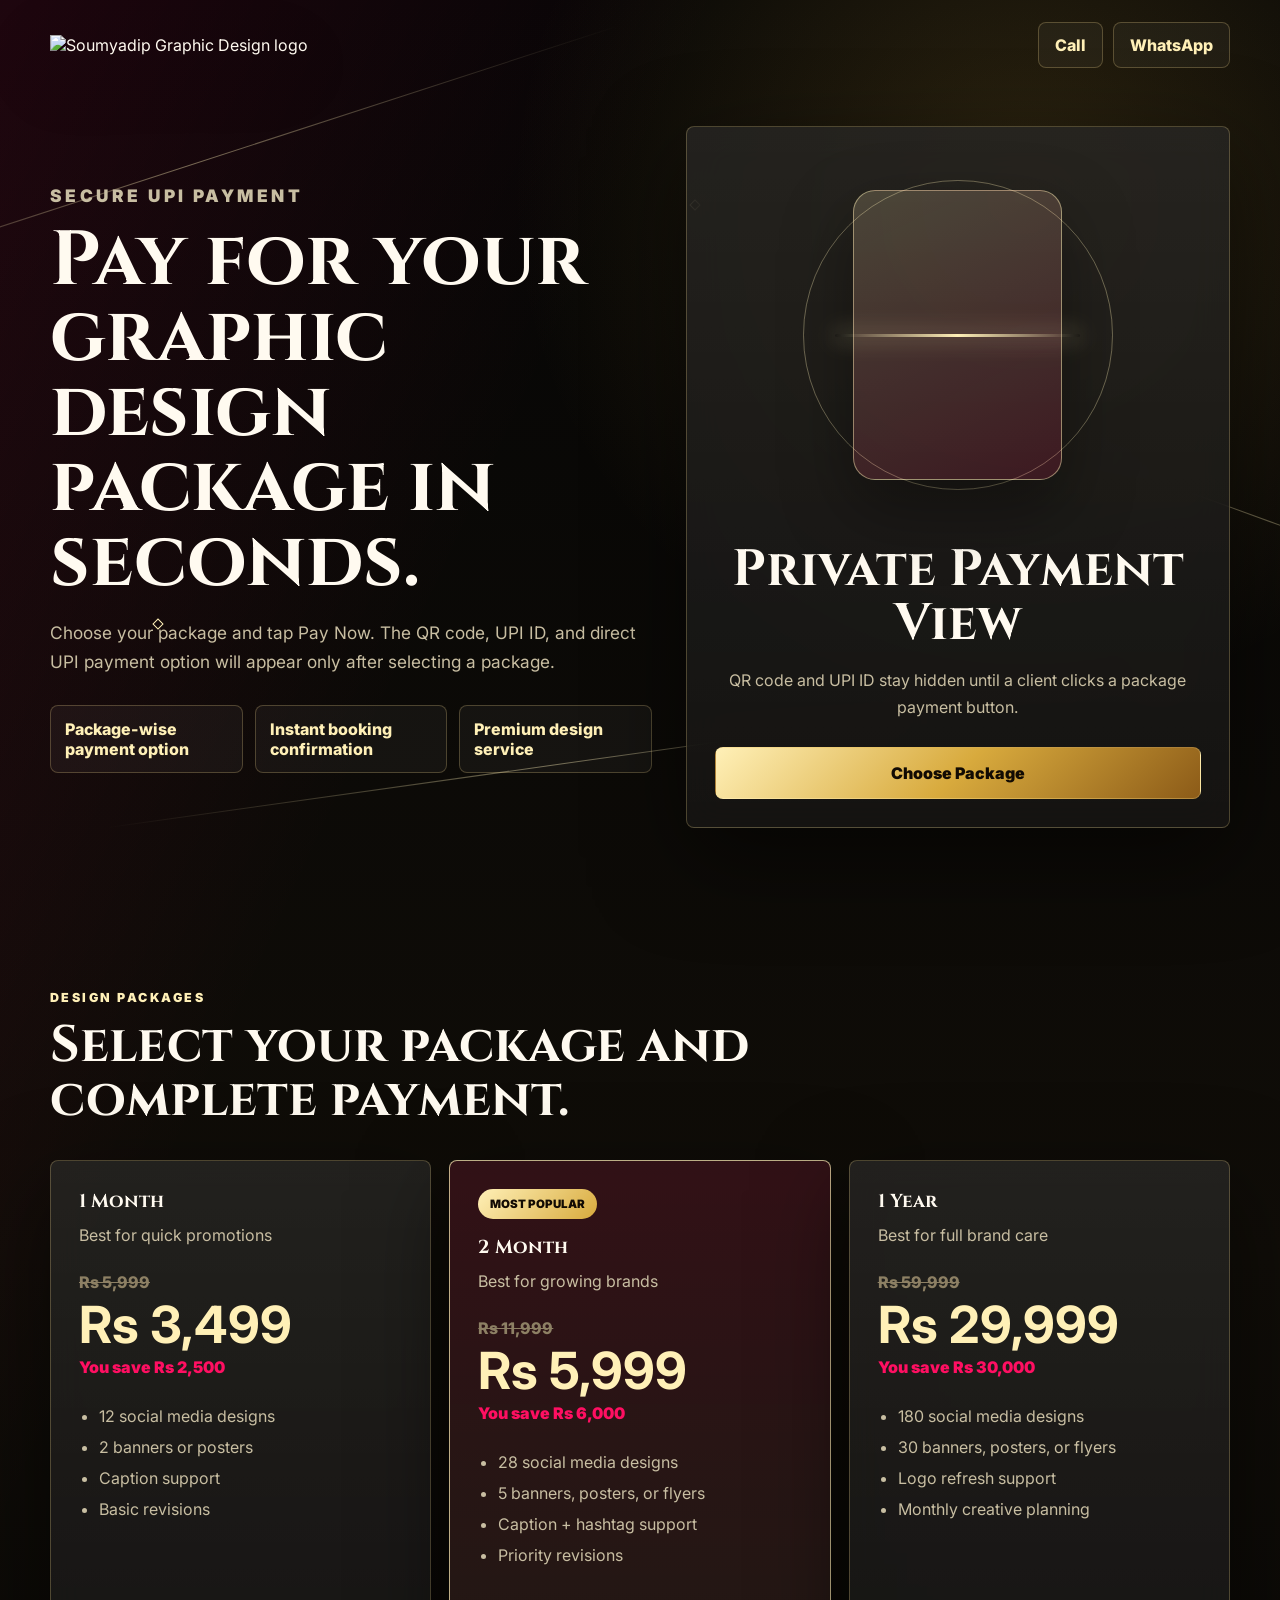
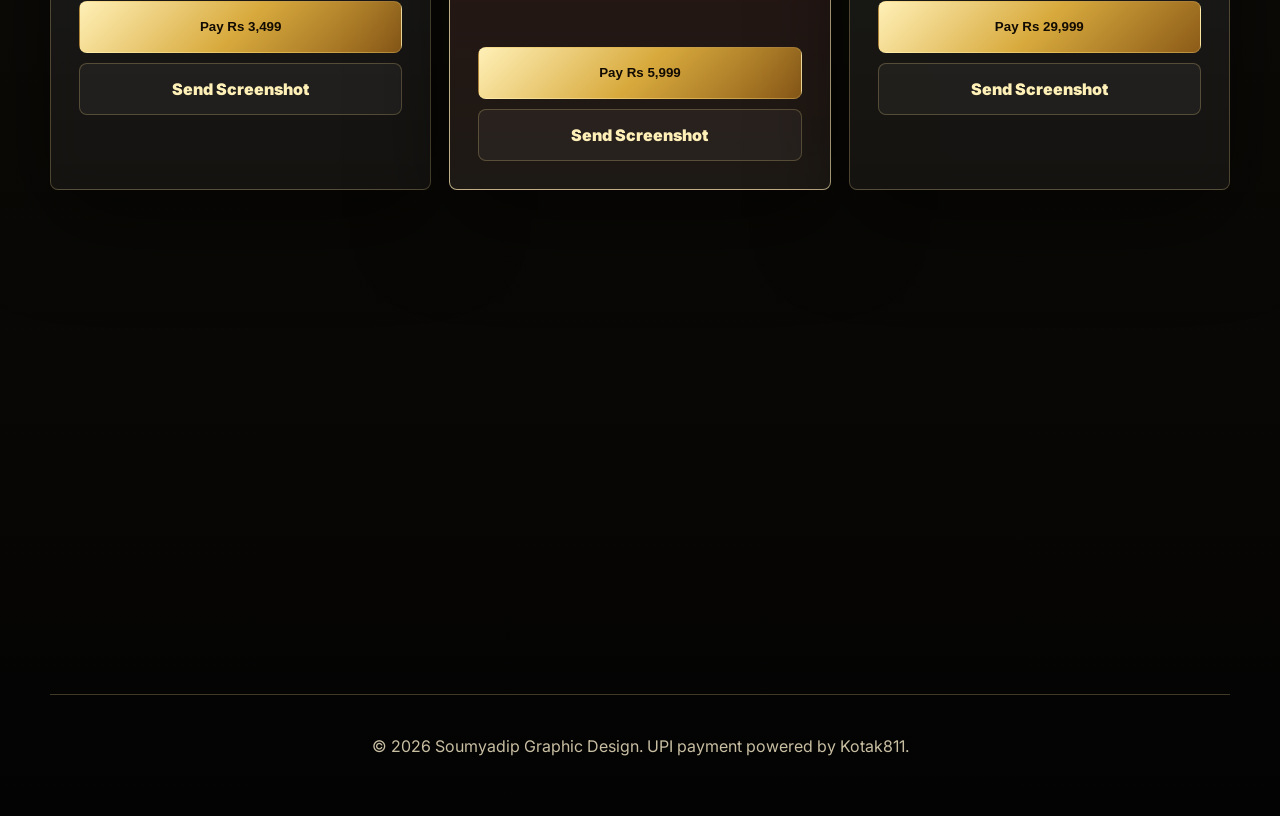
==== index.html @ 00539d12 "Initial website upload" ====
<!DOCTYPE html>
<html lang="en">
<head>
  <meta charset="UTF-8" />
  <meta name="viewport" content="width=device-width, initial-scale=1.0" />
  <title>Soumyadip Graphic Design | Package Payment</title>
  <meta name="description" content="Pay securely for Soumyadip Graphic Design packages using UPI QR or direct UPI payment links." />
  <link rel="preconnect" href="https://fonts.googleapis.com">
  <link rel="preconnect" href="https://fonts.gstatic.com" crossorigin>
  <link href="https://fonts.googleapis.com/css2?family=Cinzel:wght@600;700;800&family=Inter:wght@400;500;600;700;800;900&display=swap" rel="stylesheet">
  <link rel="stylesheet" href="style.css" />
</head>
<body>
  <main class="payment-page">
    <section class="hero-payment">
      <div class="animated-bg" aria-hidden="true">
        <span class="gold-line line-one"></span>
        <span class="gold-line line-two"></span>
        <span class="gold-line line-three"></span>
        <span class="spark spark-one"></span>
        <span class="spark spark-two"></span>
        <span class="spark spark-three"></span>
      </div>

      <header class="payment-header reveal">
        <a class="brand" href="#top" aria-label="Soumyadip Graphic Design">
          <!-- Replace this image -->
          <img src="images/logo.png" alt="Soumyadip Graphic Design logo" />
        </a>
        <div class="header-actions">
          <a href="tel:+917076962640">Call</a>
          <a href="https://wa.me/917076962640?text=Hello%2C%20I%20want%20to%20book%20a%20design%20package.">WhatsApp</a>
        </div>
      </header>

      <div class="hero-grid" id="top">
        <div class="hero-copy reveal">
          <p class="eyebrow">Secure UPI Payment</p>
          <h1>Pay for your graphic design package in seconds.</h1>
          <p>Choose your package and tap Pay Now. The QR code, UPI ID, and direct UPI payment option will appear only after selecting a package.</p>
          <div class="trust-row">
            <span>Package-wise payment option</span>
            <span>Instant booking confirmation</span>
            <span>Premium design service</span>
          </div>
        </div>

        <aside class="qr-panel reveal">
          <div class="payment-preview" aria-hidden="true">
            <span class="preview-ring"></span>
            <span class="preview-card"></span>
            <span class="preview-scan"></span>
          </div>
          <h2>Private Payment View</h2>
          <p>QR code and UPI ID stay hidden until a client clicks a package payment button.</p>
          <a class="btn btn-primary shine" href="#packages">Choose Package</a>
        </aside>
      </div>
    </section>

    <section class="packages" id="packages">
      <div class="section-heading reveal">
        <p class="eyebrow">Design Packages</p>
        <h2>Select your package and complete payment.</h2>
      </div>

      <div class="package-grid">
        <article class="package-card reveal">
          <div class="card-top">
            <h3>1 Month</h3>
            <p>Best for quick promotions</p>
          </div>
          <div class="price-block">
            <span class="old-price">Rs 5,999</span>
            <strong>Rs 3,499</strong>
            <span class="saving">You save Rs 2,500</span>
          </div>
          <ul>
            <li>12 social media designs</li>
            <li>2 banners or posters</li>
            <li>Caption support</li>
            <li>Basic revisions</li>
          </ul>
          <button class="btn btn-primary shine pay-trigger" type="button" data-package="1 Month Graphic Design Package" data-amount="3499" data-display="Rs 3,499">Pay Rs 3,499</button>
          <a class="btn btn-soft" href="https://wa.me/917865007219?text=I%20paid%20for%201%20Month%20Graphic%20Design%20Package.%20I%20am%20sending%20the%20payment%20screenshot.">Send Screenshot</a>
        </article>

        <article class="package-card featured reveal">
          <span class="popular">Most Popular</span>
          <div class="card-top">
            <h3>2 Month</h3>
            <p>Best for growing brands</p>
          </div>
          <div class="price-block">
            <span class="old-price">Rs 11,999</span>
            <strong>Rs 5,999</strong>
            <span class="saving">You save Rs 6,000</span>
          </div>
          <ul>
            <li>28 social media designs</li>
            <li>5 banners, posters, or flyers</li>
            <li>Caption + hashtag support</li>
            <li>Priority revisions</li>
          </ul>
          <button class="btn btn-primary shine pay-trigger" type="button" data-package="2 Month Graphic Design Package" data-amount="5999" data-display="Rs 5,999">Pay Rs 5,999</button>
          <a class="btn btn-soft" href="https://wa.me/917865007219?text=I%20paid%20for%202%20Month%20Graphic%20Design%20Package.%20I%20am%20sending%20the%20payment%20screenshot.">Send Screenshot</a>
        </article>

        <article class="package-card reveal">
          <div class="card-top">
            <h3>1 Year</h3>
            <p>Best for full brand care</p>
          </div>
          <div class="price-block">
            <span class="old-price">Rs 59,999</span>
            <strong>Rs 29,999</strong>
            <span class="saving">You save Rs 30,000</span>
          </div>
          <ul>
            <li>180 social media designs</li>
            <li>30 banners, posters, or flyers</li>
            <li>Logo refresh support</li>
            <li>Monthly creative planning</li>
          </ul>
          <button class="btn btn-primary shine pay-trigger" type="button" data-package="1 Year Graphic Design Package" data-amount="29999" data-display="Rs 29,999">Pay Rs 29,999</button>
          <a class="btn btn-soft" href="https://wa.me/917865007219?text=I%20paid%20for%201%20Year%20Graphic%20Design%20Package.%20I%20am%20sending%20the%20payment%20screenshot.">Send Screenshot</a>
        </article>
      </div>
    </section>

    <section class="bonus-strip reveal">
      <span>Free JPG + PNG exports</span>
      <span>Caption support</span>
      <span>Hashtag support</span>
      <span>Print-ready files</span>
      <span>WhatsApp delivery</span>
    </section>

    <section class="contact-section reveal">
      <div>
        <p class="eyebrow">Need Help?</p>
        <h2>Contact before or after payment.</h2>
      </div>
      <div class="contact-actions">
        <a href="https://wa.me/917865007219?text=Hello%2C%20I%20need%20help%20with%20graphic%20design%20payment.">WhatsApp Only: 7865007219</a>
        <a href="tel:+917076962640">Call: 7076962640</a>
        <a href="https://wa.me/917076962640?text=Hello%2C%20I%20need%20help%20with%20graphic%20design%20payment.">Call + WhatsApp: 7076962640</a>
        <a href="mailto:soumyabhukta718@gmail.com">soumyabhukta718@gmail.com</a>
      </div>
    </section>
  </main>

  <footer class="footer">
    <p>&copy; 2026 Soumyadip Graphic Design. UPI payment powered by Kotak811.</p>
  </footer>

  <div class="payment-modal" aria-hidden="true">
    <div class="modal-backdrop" data-close-payment></div>
    <section class="payment-box" role="dialog" aria-modal="true" aria-labelledby="paymentTitle">
      <button class="modal-close" type="button" aria-label="Close payment options" data-close-payment>&times;</button>
      <p class="eyebrow">Payment Option</p>
      <h2 id="paymentTitle">Complete Payment</h2>
      <p class="selected-package" id="selectedPackage">Selected package</p>

      <div class="modal-grid">
        <div class="modal-info">
          <div class="pay-detail">
            <span>Amount</span>
            <strong id="selectedAmount">Rs 0</strong>
          </div>
          <div class="pay-detail">
            <span>UPI ID</span>
            <strong>7865007219@kotak811</strong>
          </div>
          <a class="btn btn-primary shine" id="directUpiLink" href="#">Open UPI App</a>
          <a class="btn btn-soft" id="modalWhatsAppLink" href="#">After payment, send screenshot</a>
        </div>

        <div class="modal-qr">
          <div class="qr-frame">
            <!-- Replace this image -->
            <img src="images/upi-qr.jpeg" alt="UPI QR code for Soumyadip Bhukta" />
          </div>
          <p>Scan this QR code with any UPI app.</p>
        </div>
      </div>
    </section>
  </div>

  <script src="script.js"></script>
</body>
</html>
---- style.css ----
:root {
  --black: #040404;
  --panel: rgba(16, 15, 13, 0.82);
  --panel-strong: rgba(23, 19, 12, 0.94);
  --gold: #d8aa3d;
  --gold-light: #fff0b7;
  --gold-deep: #8c5b18;
  --pink: #ff0f62;
  --white: #fffaf0;
  --muted: #c8bea2;
  --line: rgba(255, 224, 146, 0.24);
  --radius: 8px;
}

* {
  box-sizing: border-box;
}

html {
  scroll-behavior: smooth;
}

body {
  min-height: 100vh;
  margin: 0;
  color: var(--white);
  background:
    linear-gradient(115deg, rgba(255, 15, 98, 0.1), transparent 30%),
    radial-gradient(circle at 80% 8%, rgba(216, 170, 61, 0.18), transparent 32rem),
    linear-gradient(180deg, #050505 0%, #100d08 52%, #030303 100%);
  font-family: "Inter", Arial, sans-serif;
  overflow-x: hidden;
}

body.modal-open {
  overflow: hidden;
}

img {
  display: block;
  max-width: 100%;
}

a {
  color: inherit;
  text-decoration: none;
}

.payment-page {
  position: relative;
  overflow: hidden;
}

.hero-payment {
  position: relative;
  min-height: 100vh;
  padding: 22px max(18px, calc((100vw - 1180px) / 2)) 84px;
  display: grid;
  align-items: center;
}

.animated-bg {
  position: absolute;
  inset: 0;
  pointer-events: none;
  overflow: hidden;
}

.gold-line {
  position: absolute;
  width: 56rem;
  height: 1px;
  background: linear-gradient(90deg, transparent, var(--gold-light), transparent);
  opacity: 0.42;
  animation: sweep 8s linear infinite;
}

.line-one {
  top: 18%;
  left: -20%;
  transform: rotate(-18deg);
}

.line-two {
  top: 54%;
  right: -28%;
  animation-delay: -3s;
  transform: rotate(20deg);
}

.line-three {
  bottom: 16%;
  left: 8%;
  animation-delay: -5s;
  transform: rotate(-8deg);
}

.spark {
  position: absolute;
  width: 8px;
  height: 8px;
  border: 1px solid var(--gold-light);
  transform: rotate(45deg);
  animation: sparkle 3.4s ease-in-out infinite;
}

.spark-one {
  top: 22%;
  left: 54%;
}

.spark-two {
  top: 68%;
  left: 12%;
  animation-delay: -1.3s;
}

.spark-three {
  right: 9%;
  bottom: 26%;
  animation-delay: -2.1s;
}

.payment-header {
  position: relative;
  z-index: 2;
  display: flex;
  justify-content: space-between;
  align-items: center;
  gap: 18px;
  margin-bottom: 58px;
}

.brand img {
  width: min(330px, 56vw);
  height: auto;
  filter: drop-shadow(0 18px 36px rgba(0, 0, 0, 0.45));
}

.header-actions {
  display: flex;
  gap: 10px;
  flex-wrap: wrap;
  justify-content: flex-end;
}

.header-actions a,
.contact-actions a,
.btn {
  border: 1px solid var(--line);
  border-radius: var(--radius);
  transition: transform 0.25s ease, border-color 0.25s ease, box-shadow 0.25s ease, background 0.25s ease;
}

.header-actions a {
  padding: 12px 16px;
  color: var(--gold-light);
  background: rgba(255, 255, 255, 0.04);
  font-weight: 800;
}

.header-actions a:hover,
.contact-actions a:hover,
.btn:hover {
  transform: translateY(-3px);
  border-color: rgba(255, 240, 183, 0.82);
  box-shadow: 0 0 36px rgba(216, 170, 61, 0.22);
}

.hero-grid {
  position: relative;
  z-index: 1;
  display: grid;
  grid-template-columns: 1.05fr 0.95fr;
  gap: 34px;
  align-items: center;
}

.hero-copy h1,
.section-heading h2,
.contact-section h2,
.qr-panel h2,
.package-card h3 {
  margin: 0;
  font-family: "Cinzel", Georgia, serif;
  letter-spacing: 0;
}

.hero-copy h1 {
  max-width: 760px;
  font-size: clamp(2.55rem, 6vw, 5.7rem);
  line-height: 0.98;
}

.hero-copy p,
.qr-panel p,
.package-card p,
.footer p {
  color: var(--muted);
  line-height: 1.7;
}

.hero-copy > p {
  max-width: 650px;
  font-size: 1.08rem;
}

.eyebrow {
  margin: 0 0 14px;
  color: var(--gold-light);
  font-size: 0.78rem;
  font-weight: 900;
  letter-spacing: 0.2em;
  text-transform: uppercase;
}

.trust-row {
  display: grid;
  grid-template-columns: repeat(3, minmax(0, 1fr));
  gap: 12px;
  margin-top: 28px;
}

.trust-row span,
.bonus-strip span {
  min-height: 58px;
  display: grid;
  align-items: center;
  padding: 13px 14px;
  border: 1px solid var(--line);
  border-radius: var(--radius);
  color: var(--gold-light);
  background: rgba(255, 255, 255, 0.045);
  font-weight: 800;
}

.trust-row strong {
  color: var(--white);
}

.qr-panel,
.package-card,
.contact-section {
  border: 1px solid var(--line);
  border-radius: var(--radius);
  background:
    linear-gradient(180deg, rgba(255, 255, 255, 0.08), rgba(255, 255, 255, 0.025)),
    var(--panel);
  box-shadow: 0 30px 90px rgba(0, 0, 0, 0.5);
  backdrop-filter: blur(18px);
}

.qr-panel {
  padding: 28px;
  text-align: center;
}

.payment-preview {
  position: relative;
  width: min(360px, 100%);
  aspect-ratio: 1;
  margin: 0 auto 28px;
  display: grid;
  place-items: center;
}

.preview-ring {
  position: absolute;
  width: 86%;
  aspect-ratio: 1;
  border: 1px solid rgba(255, 240, 183, 0.35);
  border-radius: 50%;
  animation: pulse 2.8s ease-in-out infinite;
}

.preview-card {
  position: absolute;
  width: 58%;
  aspect-ratio: 0.72;
  border: 1px solid rgba(255, 240, 183, 0.48);
  border-radius: 22px;
  background: linear-gradient(155deg, rgba(255, 240, 183, 0.18), rgba(255, 15, 98, 0.14));
  box-shadow: 0 28px 70px rgba(0, 0, 0, 0.38);
  animation: floatCard 4s ease-in-out infinite;
}

.preview-scan {
  content: "";
  position: absolute;
  width: 68%;
  height: 3px;
  border-radius: 999px;
  background: linear-gradient(90deg, transparent, var(--gold-light), transparent);
  box-shadow: 0 0 22px rgba(255, 240, 183, 0.72);
  animation: scanMove 2.4s ease-in-out infinite;
}

.qr-frame {
  position: relative;
  width: min(250px, 100%);
  margin: 0 auto 18px;
  padding: 12px;
  border-radius: 22px;
  background: linear-gradient(135deg, var(--gold-light), var(--pink), var(--gold-deep));
}

.qr-frame::after {
  content: "";
  position: absolute;
  inset: -8px;
  border: 1px solid rgba(255, 240, 183, 0.34);
  border-radius: 28px;
  animation: pulse 2.8s ease-in-out infinite;
}

.qr-frame img {
  position: relative;
  z-index: 1;
  width: 100%;
  height: 390px;
  object-fit: cover;
  object-position: center;
  border-radius: 14px;
  background: #000;
}

.qr-panel h2,
.section-heading h2,
.contact-section h2 {
  font-size: clamp(2rem, 4vw, 3.4rem);
  line-height: 1.05;
}

.packages,
.contact-section,
.bonus-strip,
.footer {
  width: min(1180px, calc(100% - 36px));
  margin: 0 auto;
}

.packages {
  padding: 78px 0 40px;
}

.section-heading {
  max-width: 720px;
  margin-bottom: 34px;
}

.package-grid {
  display: grid;
  grid-template-columns: repeat(3, minmax(0, 1fr));
  gap: 18px;
}

.package-card {
  position: relative;
  padding: 28px;
  overflow: hidden;
}

.package-card::before {
  content: "";
  position: absolute;
  inset: 0;
  border-top: 2px solid rgba(255, 240, 183, 0.55);
  opacity: 0;
  transition: opacity 0.25s ease;
}

.package-card:hover::before {
  opacity: 1;
}

.package-card.featured {
  background:
    linear-gradient(180deg, rgba(255, 15, 98, 0.12), rgba(255, 255, 255, 0.035)),
    var(--panel-strong);
  border-color: rgba(255, 240, 183, 0.7);
  transform: translateY(-14px);
}

.popular {
  display: inline-flex;
  margin-bottom: 16px;
  padding: 8px 12px;
  border-radius: 999px;
  color: #120b03;
  background: linear-gradient(135deg, var(--gold-light), var(--gold));
  font-size: 0.72rem;
  font-weight: 900;
  text-transform: uppercase;
}

.card-top p {
  margin: 8px 0 22px;
}

.price-block {
  display: grid;
  gap: 7px;
  margin-bottom: 24px;
}

.old-price {
  color: #8d8064;
  text-decoration: line-through;
  font-weight: 800;
}

.price-block strong {
  color: var(--gold-light);
  font-size: clamp(2.2rem, 4vw, 3.2rem);
  line-height: 1;
}

.saving {
  color: var(--pink);
  font-weight: 900;
}

ul {
  min-height: 166px;
  margin: 0 0 24px;
  padding-left: 20px;
  color: var(--muted);
  line-height: 1.95;
}

.btn {
  position: relative;
  width: 100%;
  min-height: 52px;
  display: inline-flex;
  justify-content: center;
  align-items: center;
  gap: 8px;
  margin-top: 10px;
  padding: 0 18px;
  overflow: hidden;
  font-weight: 900;
}

.btn-primary {
  color: #120b03;
  background: linear-gradient(135deg, var(--gold-light), var(--gold), var(--gold-deep));
}

.btn-soft {
  color: var(--gold-light);
  background: rgba(255, 255, 255, 0.045);
}

.shine::after {
  content: "";
  position: absolute;
  inset: -120% auto -120% -38%;
  width: 34%;
  transform: rotate(18deg);
  background: rgba(255, 255, 255, 0.5);
  animation: shine 3s ease-in-out infinite;
}

.bonus-strip {
  display: grid;
  grid-template-columns: repeat(5, minmax(0, 1fr));
  gap: 12px;
  padding: 36px 0 60px;
}

.contact-section {
  display: grid;
  grid-template-columns: 0.9fr 1.1fr;
  gap: 24px;
  align-items: center;
  padding: 32px;
  margin-bottom: 54px;
}

.contact-actions {
  display: grid;
  grid-template-columns: repeat(2, minmax(0, 1fr));
  gap: 12px;
}

.contact-actions a {
  min-height: 58px;
  display: grid;
  align-items: center;
  padding: 14px;
  color: var(--gold-light);
  background: rgba(255, 255, 255, 0.04);
  font-weight: 850;
  overflow-wrap: anywhere;
}

.footer {
  padding: 22px 0 40px;
  border-top: 1px solid var(--line);
  text-align: center;
}

.payment-modal {
  position: fixed;
  inset: 0;
  z-index: 100;
  display: none;
  place-items: center;
  padding: 18px;
}

.payment-modal.active {
  display: grid;
}

.modal-backdrop {
  position: absolute;
  inset: 0;
  background: rgba(0, 0, 0, 0.76);
  backdrop-filter: blur(12px);
}

.payment-box {
  position: relative;
  z-index: 1;
  width: min(920px, 100%);
  max-height: calc(100vh - 36px);
  overflow: auto;
  padding: 30px;
  border: 1px solid rgba(255, 240, 183, 0.42);
  border-radius: var(--radius);
  background:
    radial-gradient(circle at 80% 0%, rgba(255, 15, 98, 0.18), transparent 22rem),
    linear-gradient(180deg, rgba(28, 23, 14, 0.98), rgba(8, 8, 8, 0.98));
  box-shadow: 0 36px 100px rgba(0, 0, 0, 0.72), 0 0 42px rgba(216, 170, 61, 0.18);
  animation: modalIn 0.28s ease both;
}

.payment-box h2 {
  margin: 0;
  font-family: "Cinzel", Georgia, serif;
  font-size: clamp(2rem, 4vw, 3rem);
}

.selected-package {
  margin: 8px 0 26px;
  color: var(--muted);
  font-weight: 800;
}

.modal-close {
  position: absolute;
  top: 16px;
  right: 16px;
  width: 44px;
  height: 44px;
  border: 1px solid var(--line);
  border-radius: 50%;
  color: var(--gold-light);
  background: rgba(255, 255, 255, 0.06);
  font-size: 1.8rem;
  line-height: 1;
  cursor: pointer;
}

.modal-grid {
  display: grid;
  grid-template-columns: 1.08fr 0.92fr;
  gap: 24px;
  align-items: center;
}

.modal-qr,
.modal-info {
  border: 1px solid var(--line);
  border-radius: var(--radius);
  background: rgba(255, 255, 255, 0.04);
  padding: 20px;
}

.modal-qr p {
  margin: 0;
  color: var(--muted);
  text-align: center;
}

.pay-detail {
  display: grid;
  gap: 8px;
  padding: 16px;
  margin-bottom: 12px;
  border: 1px solid var(--line);
  border-radius: var(--radius);
  background: rgba(0, 0, 0, 0.22);
}

.pay-detail span {
  color: var(--muted);
  font-size: 0.78rem;
  font-weight: 900;
  letter-spacing: 0.12em;
  text-transform: uppercase;
}

.pay-detail strong {
  color: var(--gold-light);
  font-size: clamp(1.25rem, 3vw, 2rem);
  overflow-wrap: anywhere;
}

.reveal {
  opacity: 0;
  transform: translateY(28px);
  transition: opacity 0.7s ease, transform 0.7s ease;
}

.reveal.visible {
  opacity: 1;
  transform: translateY(0);
}

@keyframes shine {
  0% {
    left: -42%;
  }
  48%,
  100% {
    left: 138%;
  }
}

@keyframes sweep {
  0% {
    translate: -20% 0;
    opacity: 0;
  }
  22%,
  70% {
    opacity: 0.45;
  }
  100% {
    translate: 42% 0;
    opacity: 0;
  }
}

@keyframes sparkle {
  0%,
  100% {
    opacity: 0.2;
    scale: 0.8;
  }
  50% {
    opacity: 1;
    scale: 1.35;
  }
}

@keyframes floatCard {
  0%,
  100% {
    transform: translateY(0);
  }
  50% {
    transform: translateY(-10px);
  }
}

@keyframes pulse {
  0%,
  100% {
    opacity: 0.25;
    transform: scale(1);
  }
  50% {
    opacity: 0.7;
    transform: scale(1.025);
  }
}

@keyframes scanMove {
  0%,
  100% {
    transform: translateY(-86px);
    opacity: 0.35;
  }
  50% {
    transform: translateY(86px);
    opacity: 1;
  }
}

@keyframes modalIn {
  from {
    opacity: 0;
    transform: translateY(22px) scale(0.98);
  }
  to {
    opacity: 1;
    transform: translateY(0) scale(1);
  }
}

@media (max-width: 1020px) {
  .hero-grid,
  .package-grid,
  .contact-section {
    grid-template-columns: 1fr;
  }

  .package-card.featured {
    transform: none;
  }

  .bonus-strip {
    grid-template-columns: repeat(2, minmax(0, 1fr));
  }

  .trust-row {
    grid-template-columns: 1fr;
  }
}

@media (max-width: 680px) {
  .hero-payment {
    padding-top: 16px;
  }

  .payment-header {
    align-items: flex-start;
    flex-direction: column;
    margin-bottom: 38px;
  }

  .header-actions,
  .header-actions a {
    width: 100%;
  }

  .header-actions a {
    text-align: center;
  }

  .brand img {
    width: min(100%, 430px);
  }

  .qr-panel,
  .package-card,
  .contact-section,
  .payment-box {
    padding: 22px;
  }

  .contact-actions,
  .bonus-strip,
  .modal-grid {
    grid-template-columns: 1fr;
  }

  .qr-frame img {
    height: 360px;
  }

  ul {
    min-height: auto;
  }
}

@media (prefers-reduced-motion: reduce) {
  *,
  *::before,
  *::after {
    scroll-behavior: auto !important;
    animation-duration: 0.01ms !important;
    animation-iteration-count: 1 !important;
    transition-duration: 0.01ms !important;
  }
}
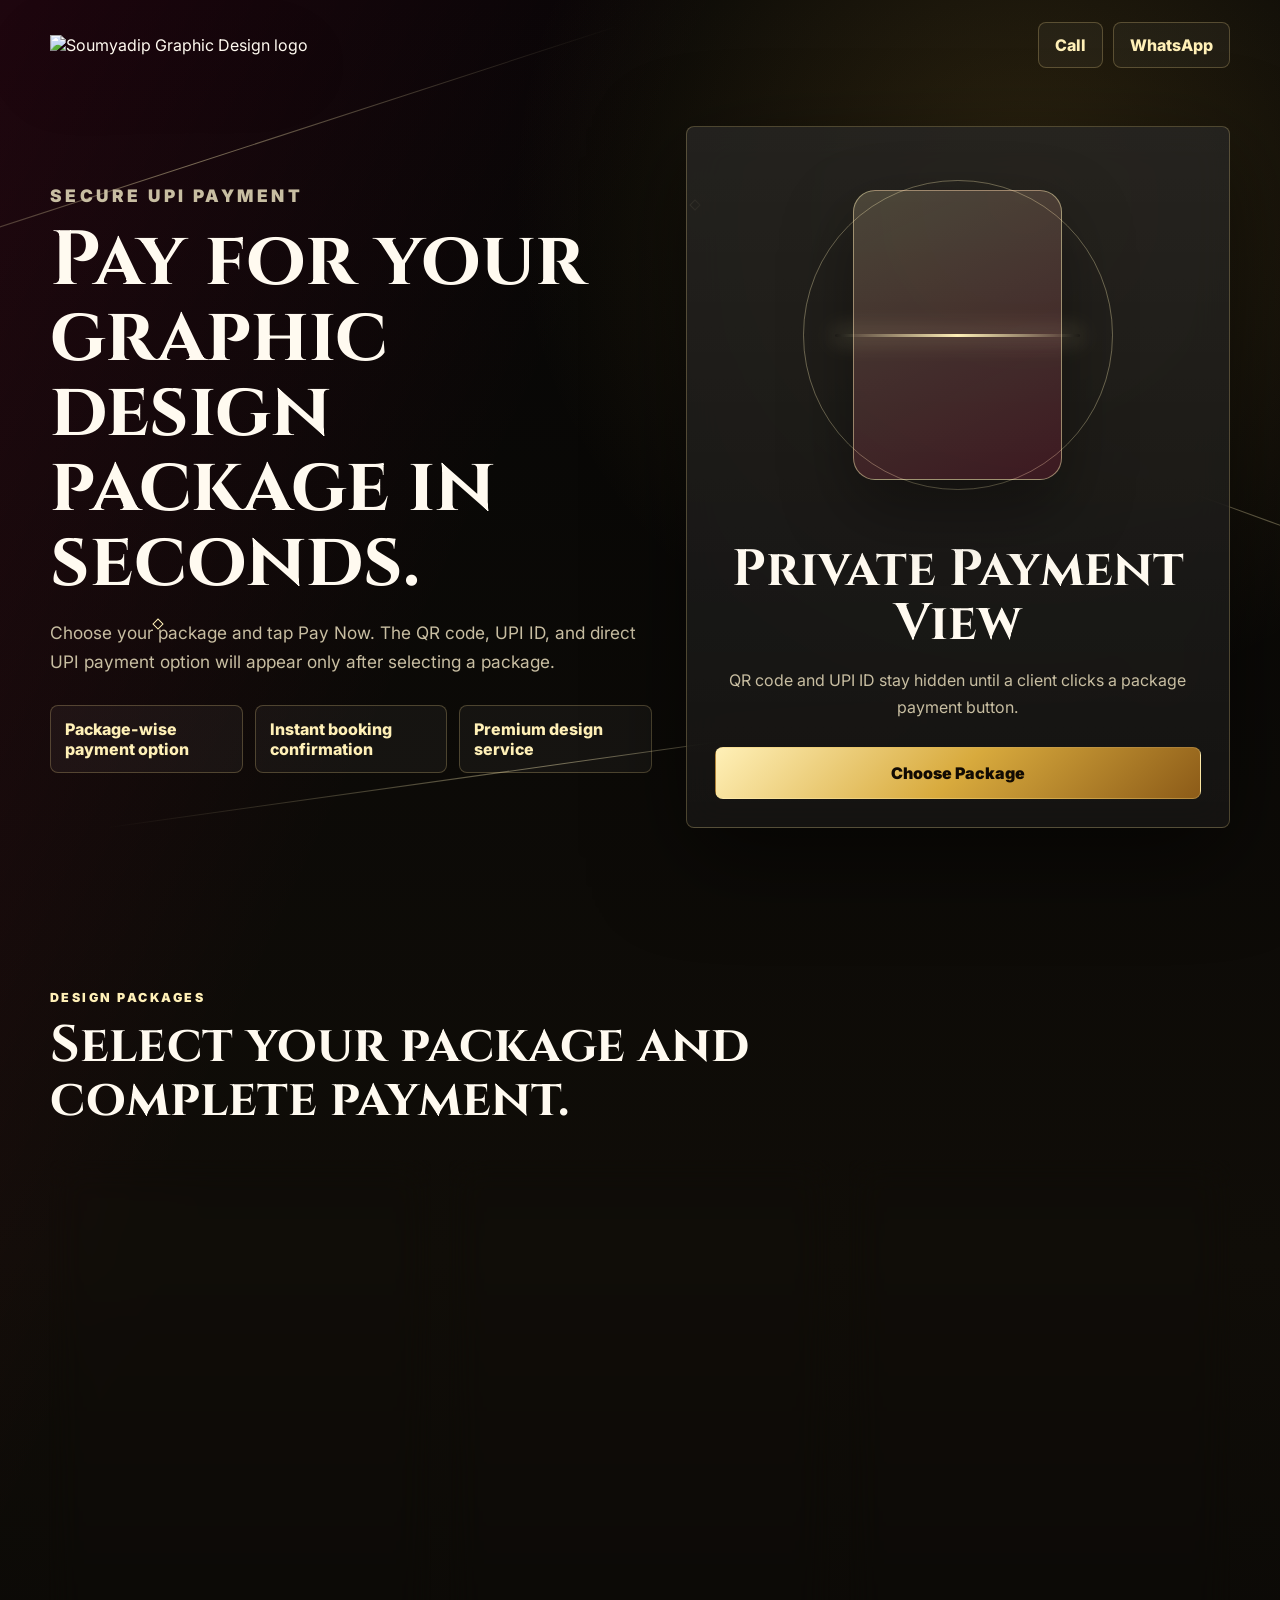
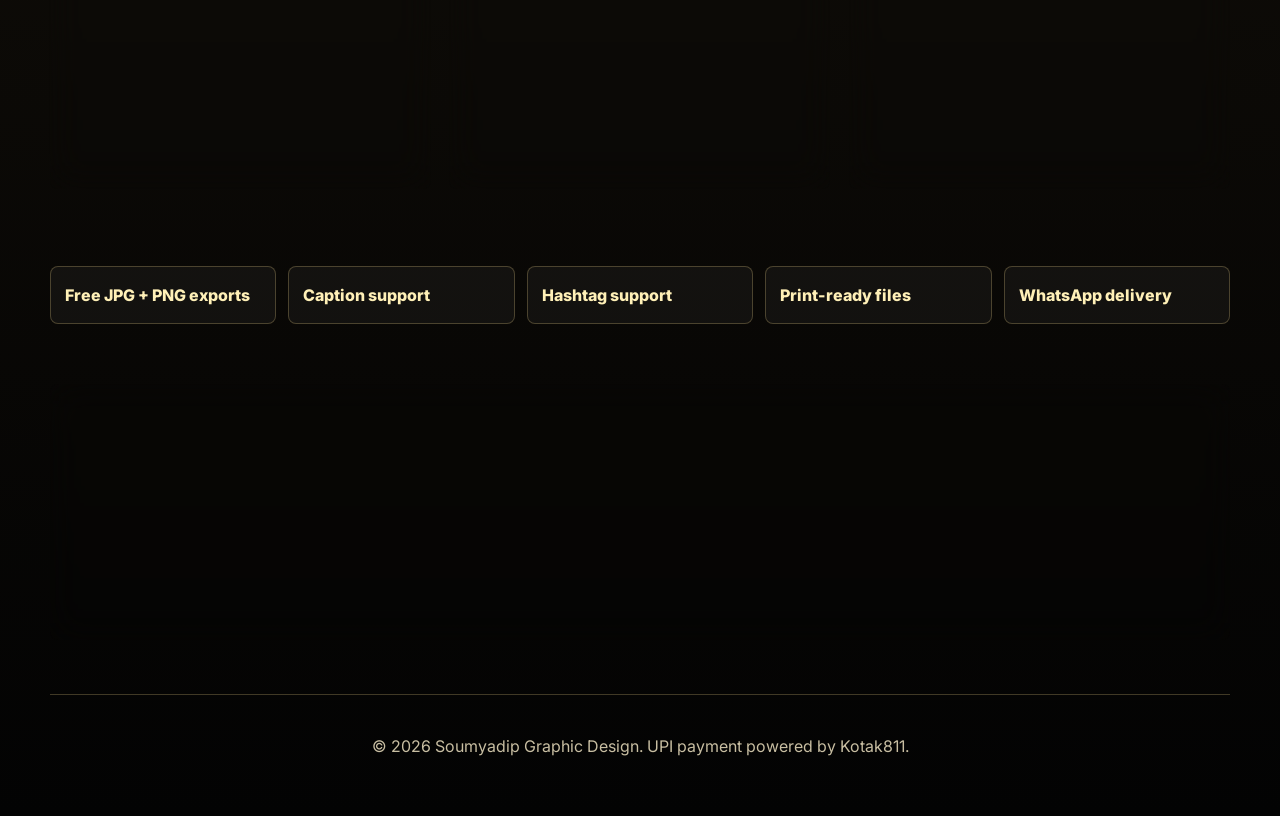
==== commit 55061419: "Update index.html" ====
--- a/index.html
+++ b/index.html
@@ -25,7 +25,7 @@
       <header class="payment-header reveal">
         <a class="brand" href="#top" aria-label="Soumyadip Graphic Design">
           <!-- Replace this image -->
-          <img src="images/logo.png" alt="Soumyadip Graphic Design logo" />
+          <img src="C:\Users\SOUMYADIP\Downloads\logo.png" alt="Soumyadip Graphic Design logo" />
         </a>
         <div class="header-actions">
           <a href="tel:+917076962640">Call</a>
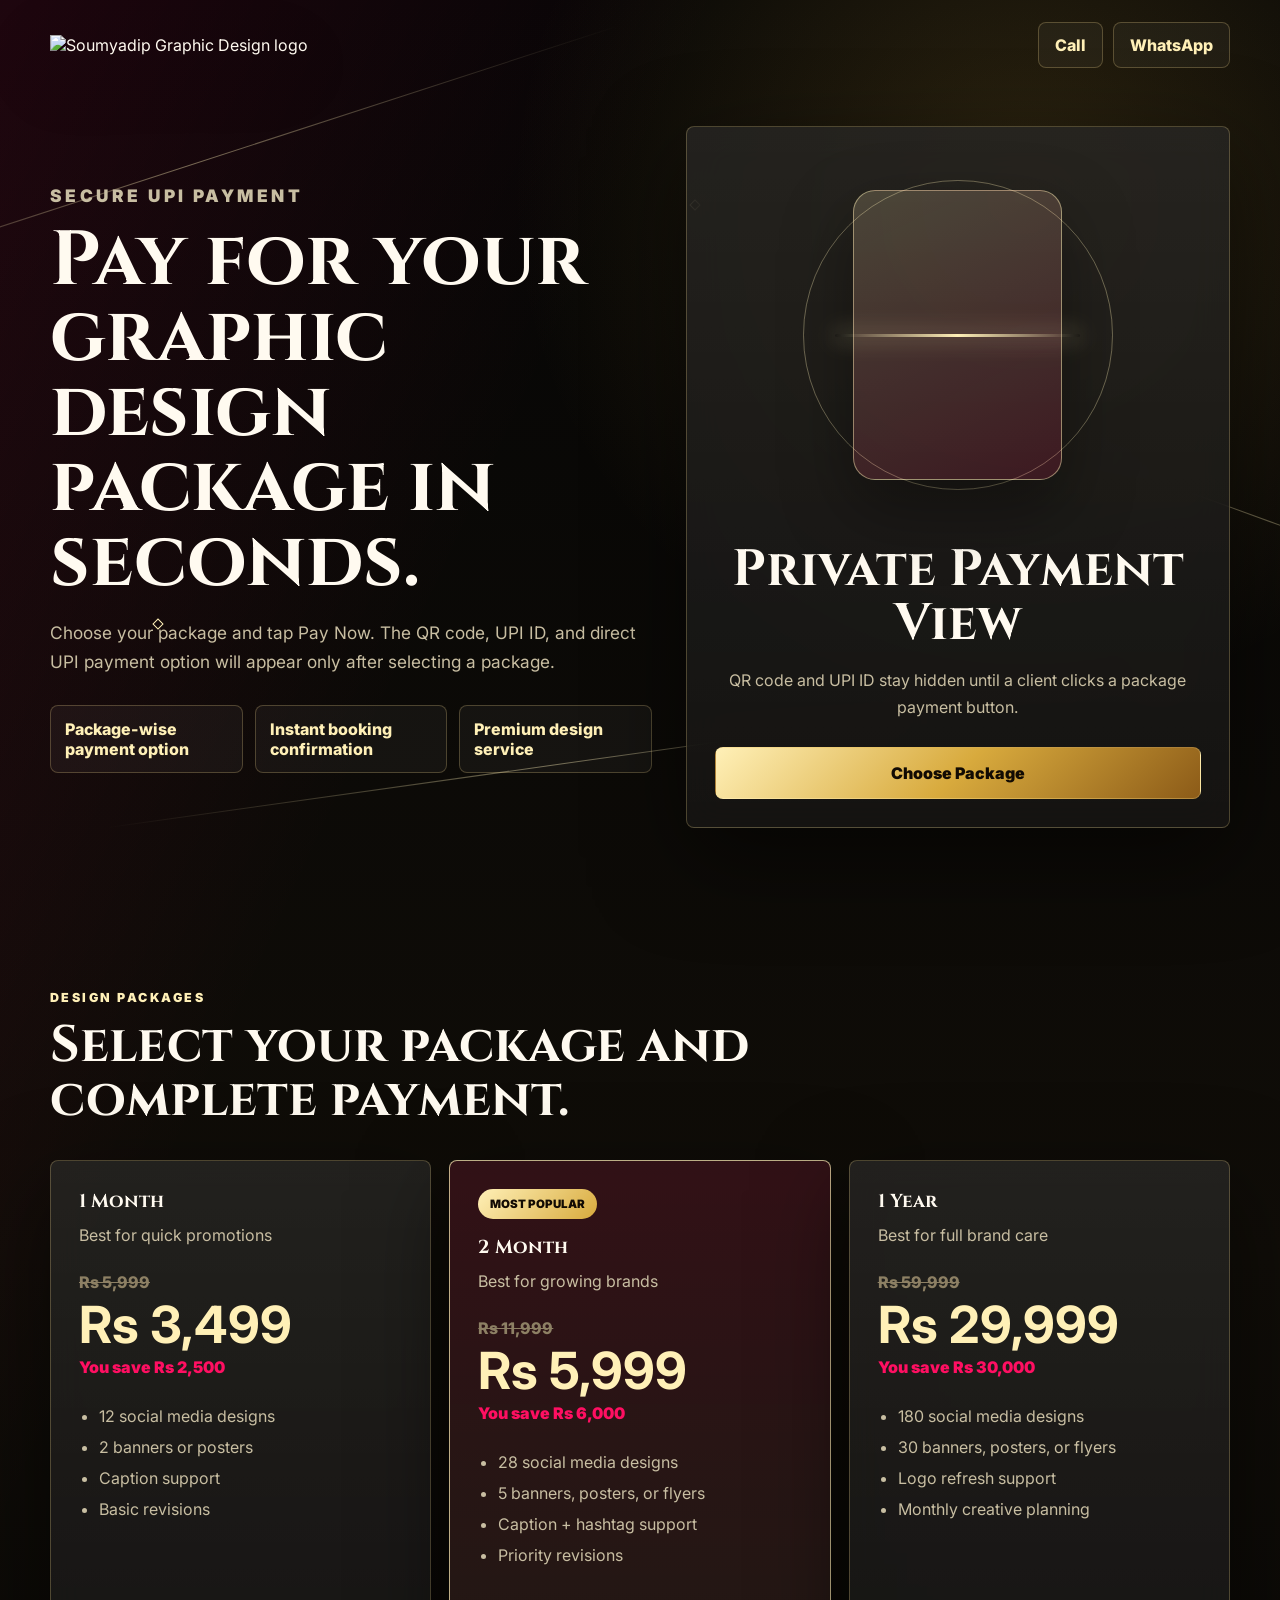
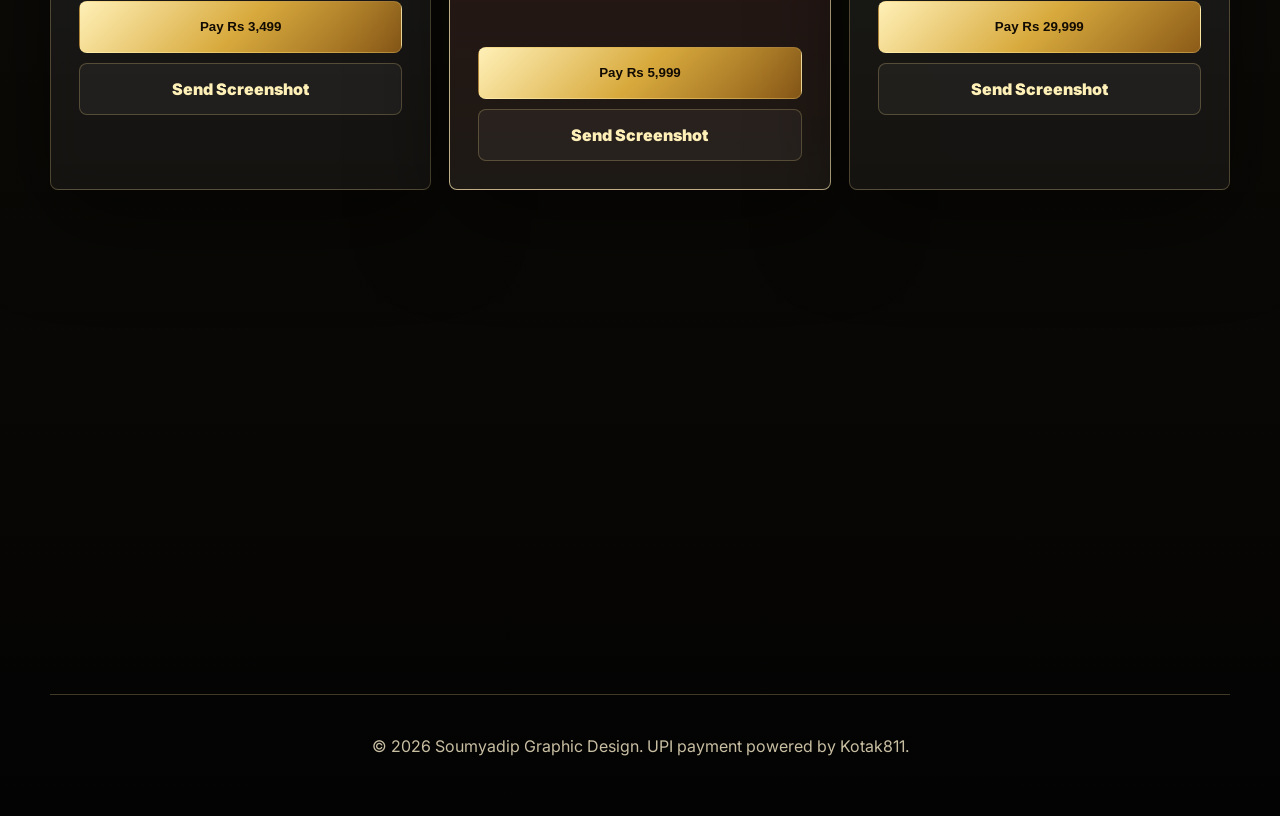
==== commit 4ae66de6: "Update index.html" ====
--- a/index.html
+++ b/index.html
@@ -25,7 +25,7 @@
       <header class="payment-header reveal">
         <a class="brand" href="#top" aria-label="Soumyadip Graphic Design">
           <!-- Replace this image -->
-          <img src="C:\Users\SOUMYADIP\Downloads\logo.png" alt="Soumyadip Graphic Design logo" />
+          <img src="C:/Users/SOUMYADIP/Downloads/logo.png" alt="Soumyadip Graphic Design logo" />
         </a>
         <div class="header-actions">
           <a href="tel:+917076962640">Call</a>
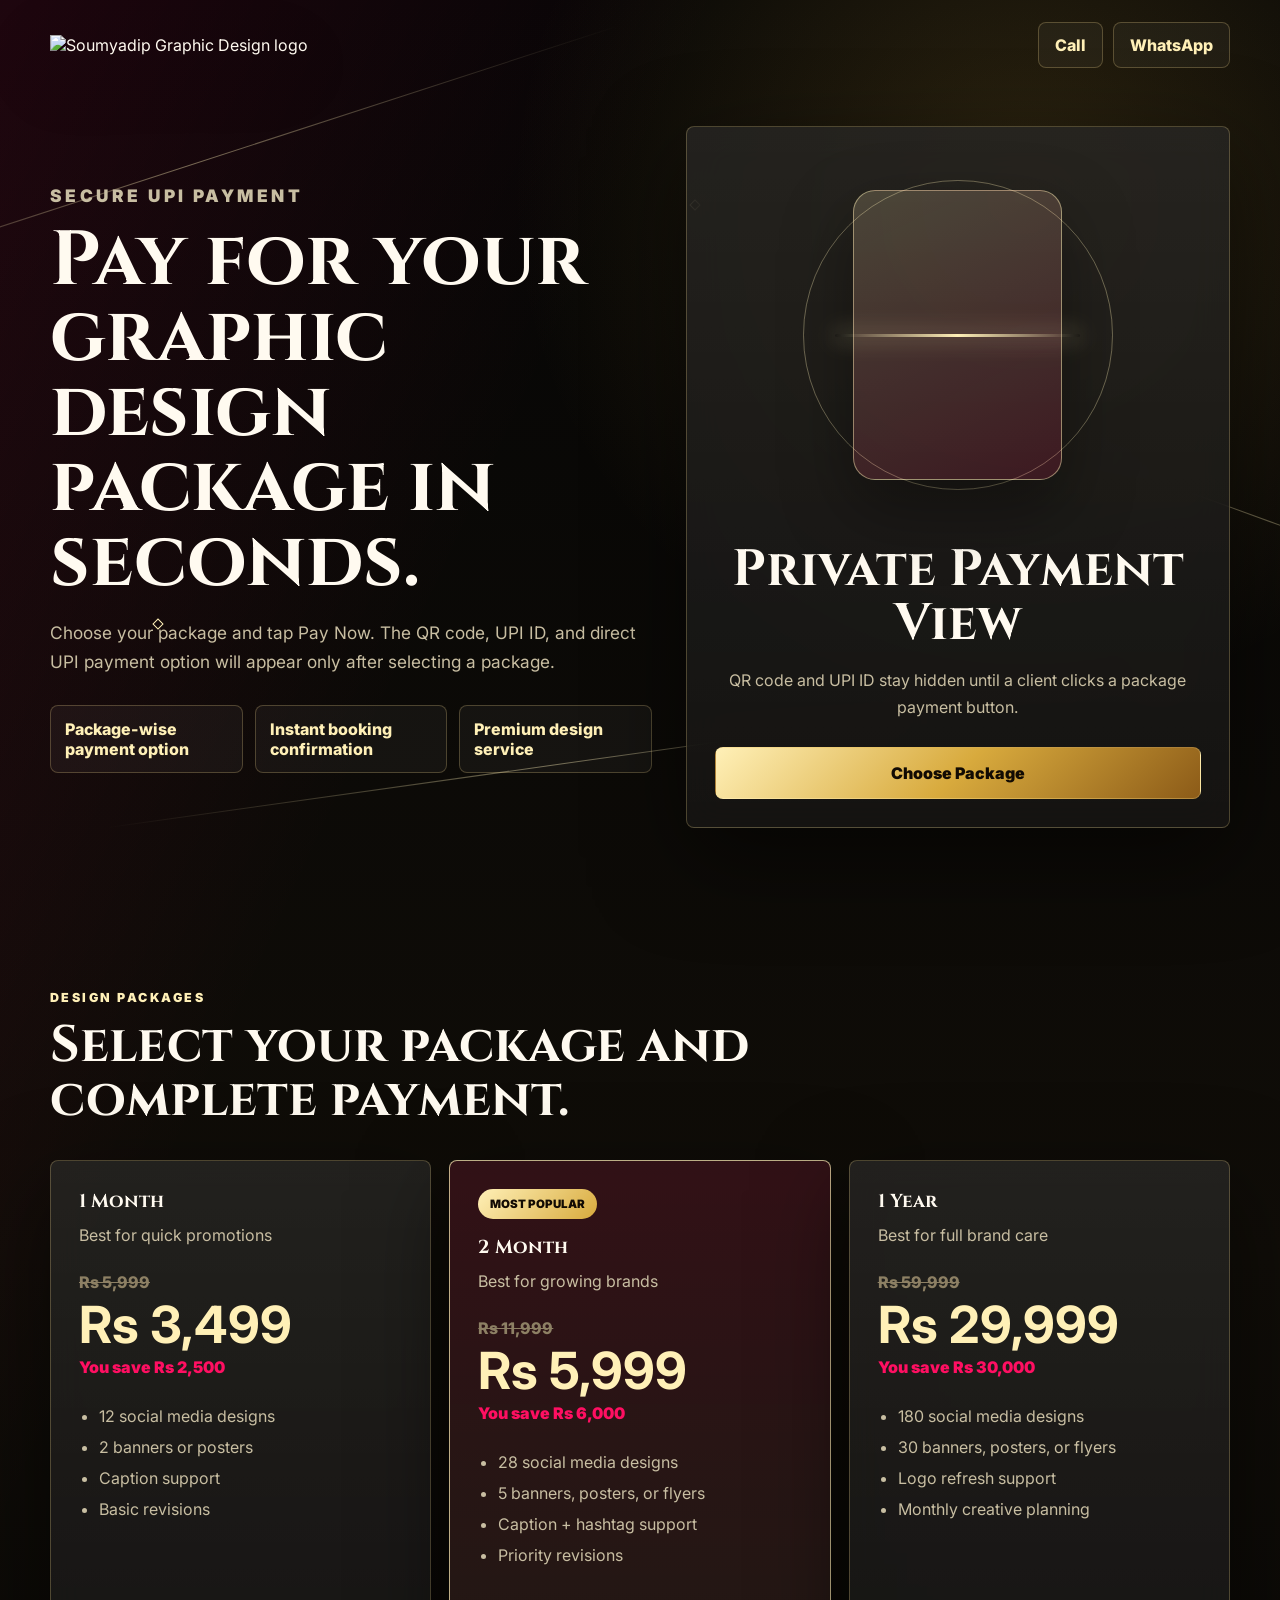
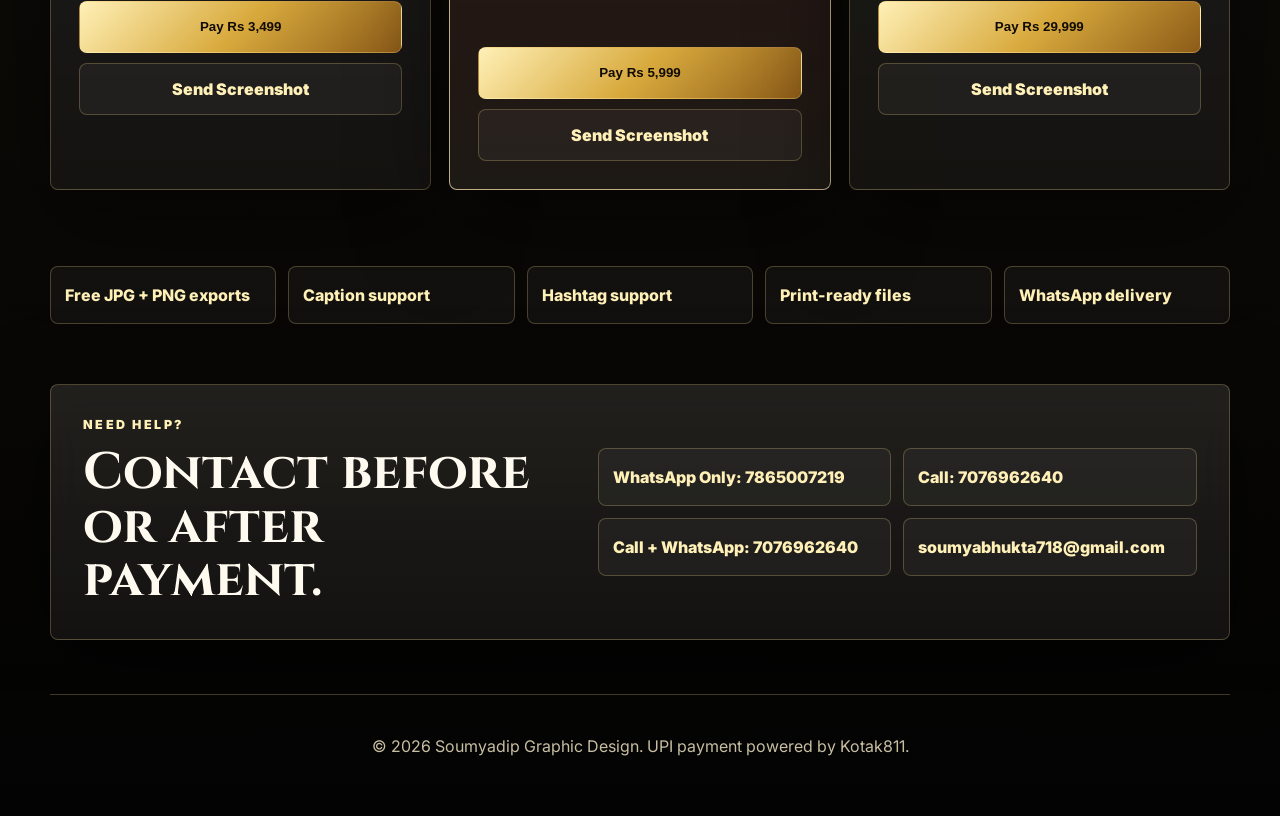
==== commit 9ca3f6d5: "Update index.html" ====
--- a/index.html
+++ b/index.html
@@ -25,7 +25,7 @@
       <header class="payment-header reveal">
         <a class="brand" href="#top" aria-label="Soumyadip Graphic Design">
           <!-- Replace this image -->
-          <img src="C:/Users/SOUMYADIP/Downloads/logo.png" alt="Soumyadip Graphic Design logo" />
+          <img src="Image/logo.png" alt="Soumyadip Graphic Design logo" />
         </a>
         <div class="header-actions">
           <a href="tel:+917076962640">Call</a>
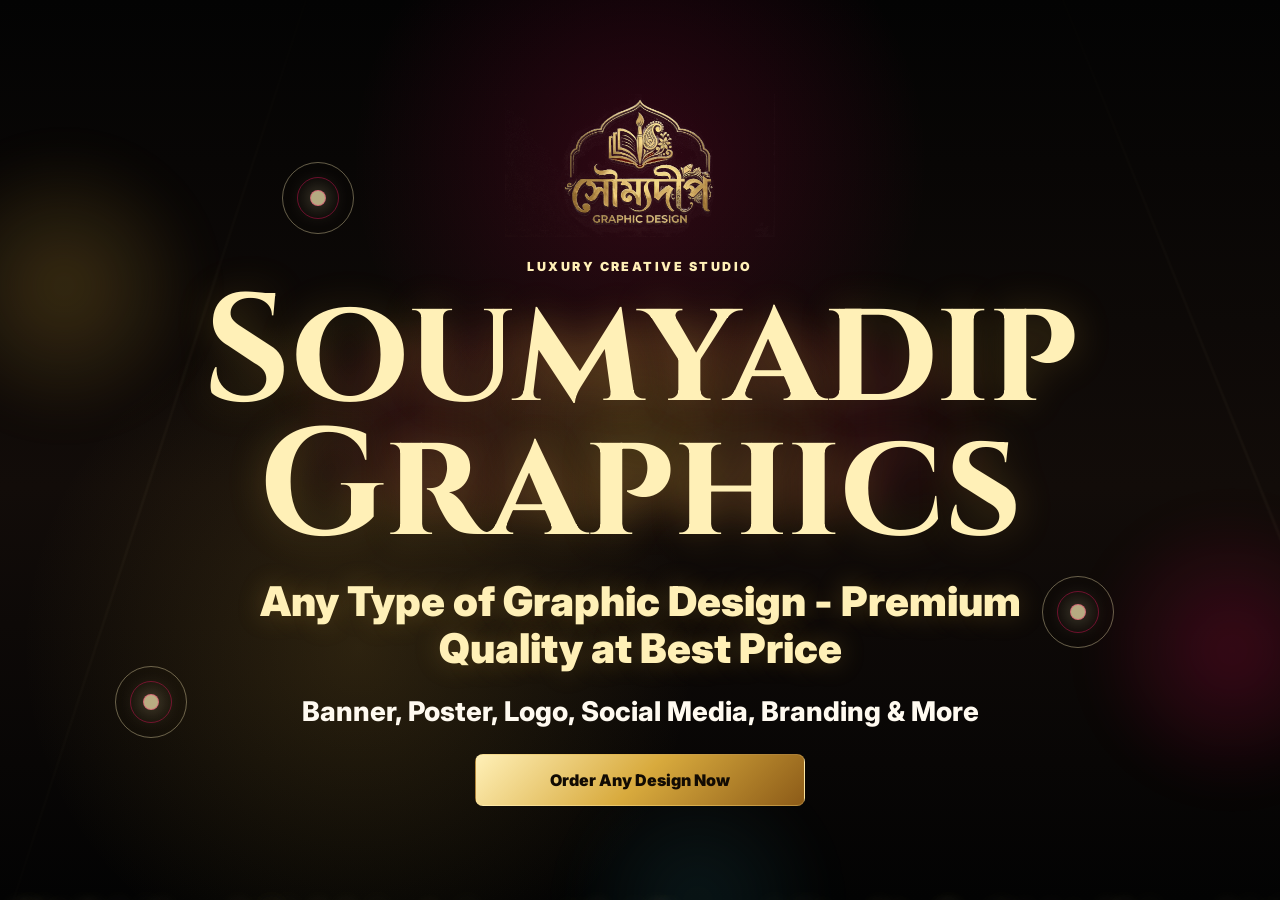
==== commit a8a3fbb1: "Soumyadip" ====
--- a/index.html
+++ b/index.html
@@ -3,189 +3,40 @@
 <head>
   <meta charset="UTF-8" />
   <meta name="viewport" content="width=device-width, initial-scale=1.0" />
-  <title>Soumyadip Graphic Design | Package Payment</title>
-  <meta name="description" content="Pay securely for Soumyadip Graphic Design packages using UPI QR or direct UPI payment links." />
+  <title>Soumyadip Graphics | Premium Graphic Design Experience</title>
+  <meta name="description" content="Soumyadip Graphics creates premium graphic design experiences with banners, posters, logos, flyers, and social media creatives." />
   <link rel="preconnect" href="https://fonts.googleapis.com">
   <link rel="preconnect" href="https://fonts.gstatic.com" crossorigin>
   <link href="https://fonts.googleapis.com/css2?family=Cinzel:wght@600;700;800&family=Inter:wght@400;500;600;700;800;900&display=swap" rel="stylesheet">
   <link rel="stylesheet" href="style.css" />
 </head>
-<body>
-  <main class="payment-page">
-    <section class="hero-payment">
-      <div class="animated-bg" aria-hidden="true">
-        <span class="gold-line line-one"></span>
-        <span class="gold-line line-two"></span>
-        <span class="gold-line line-three"></span>
-        <span class="spark spark-one"></span>
-        <span class="spark spark-two"></span>
-        <span class="spark spark-three"></span>
-      </div>
+<body class="landing-body">
+  <main class="landing-page">
+    <div class="landing-magic" aria-hidden="true">
+      <div class="particle-field" data-particles></div>
+      <div class="particle-field particle-field-deep" data-particles-deep></div>
+      <span class="luxury-orb orb-one"></span>
+      <span class="luxury-orb orb-two"></span>
+      <span class="luxury-orb orb-three"></span>
+      <span class="light-ray ray-one"></span>
+      <span class="light-ray ray-two"></span>
+      <span class="flower flower-one"></span>
+      <span class="flower flower-two"></span>
+      <span class="flower flower-three"></span>
+      <span class="bird bird-one"></span>
+      <span class="bird bird-two"></span>
+      <span class="bird bird-three"></span>
+    </div>
 
-      <header class="payment-header reveal">
-        <a class="brand" href="#top" aria-label="Soumyadip Graphic Design">
-          <!-- Replace this image -->
-          <img src="Image/logo.png" alt="Soumyadip Graphic Design logo" />
-        </a>
-        <div class="header-actions">
-          <a href="tel:+917076962640">Call</a>
-          <a href="https://wa.me/917076962640?text=Hello%2C%20I%20want%20to%20book%20a%20design%20package.">WhatsApp</a>
-        </div>
-      </header>
-
-      <div class="hero-grid" id="top">
-        <div class="hero-copy reveal">
-          <p class="eyebrow">Secure UPI Payment</p>
-          <h1>Pay for your graphic design package in seconds.</h1>
-          <p>Choose your package and tap Pay Now. The QR code, UPI ID, and direct UPI payment option will appear only after selecting a package.</p>
-          <div class="trust-row">
-            <span>Package-wise payment option</span>
-            <span>Instant booking confirmation</span>
-            <span>Premium design service</span>
-          </div>
-        </div>
-
-        <aside class="qr-panel reveal">
-          <div class="payment-preview" aria-hidden="true">
-            <span class="preview-ring"></span>
-            <span class="preview-card"></span>
-            <span class="preview-scan"></span>
-          </div>
-          <h2>Private Payment View</h2>
-          <p>QR code and UPI ID stay hidden until a client clicks a package payment button.</p>
-          <a class="btn btn-primary shine" href="#packages">Choose Package</a>
-        </aside>
-      </div>
-    </section>
-
-    <section class="packages" id="packages">
-      <div class="section-heading reveal">
-        <p class="eyebrow">Design Packages</p>
-        <h2>Select your package and complete payment.</h2>
-      </div>
-
-      <div class="package-grid">
-        <article class="package-card reveal">
-          <div class="card-top">
-            <h3>1 Month</h3>
-            <p>Best for quick promotions</p>
-          </div>
-          <div class="price-block">
-            <span class="old-price">Rs 5,999</span>
-            <strong>Rs 3,499</strong>
-            <span class="saving">You save Rs 2,500</span>
-          </div>
-          <ul>
-            <li>12 social media designs</li>
-            <li>2 banners or posters</li>
-            <li>Caption support</li>
-            <li>Basic revisions</li>
-          </ul>
-          <button class="btn btn-primary shine pay-trigger" type="button" data-package="1 Month Graphic Design Package" data-amount="3499" data-display="Rs 3,499">Pay Rs 3,499</button>
-          <a class="btn btn-soft" href="https://wa.me/917865007219?text=I%20paid%20for%201%20Month%20Graphic%20Design%20Package.%20I%20am%20sending%20the%20payment%20screenshot.">Send Screenshot</a>
-        </article>
-
-        <article class="package-card featured reveal">
-          <span class="popular">Most Popular</span>
-          <div class="card-top">
-            <h3>2 Month</h3>
-            <p>Best for growing brands</p>
-          </div>
-          <div class="price-block">
-            <span class="old-price">Rs 11,999</span>
-            <strong>Rs 5,999</strong>
-            <span class="saving">You save Rs 6,000</span>
-          </div>
-          <ul>
-            <li>28 social media designs</li>
-            <li>5 banners, posters, or flyers</li>
-            <li>Caption + hashtag support</li>
-            <li>Priority revisions</li>
-          </ul>
-          <button class="btn btn-primary shine pay-trigger" type="button" data-package="2 Month Graphic Design Package" data-amount="5999" data-display="Rs 5,999">Pay Rs 5,999</button>
-          <a class="btn btn-soft" href="https://wa.me/917865007219?text=I%20paid%20for%202%20Month%20Graphic%20Design%20Package.%20I%20am%20sending%20the%20payment%20screenshot.">Send Screenshot</a>
-        </article>
-
-        <article class="package-card reveal">
-          <div class="card-top">
-            <h3>1 Year</h3>
-            <p>Best for full brand care</p>
-          </div>
-          <div class="price-block">
-            <span class="old-price">Rs 59,999</span>
-            <strong>Rs 29,999</strong>
-            <span class="saving">You save Rs 30,000</span>
-          </div>
-          <ul>
-            <li>180 social media designs</li>
-            <li>30 banners, posters, or flyers</li>
-            <li>Logo refresh support</li>
-            <li>Monthly creative planning</li>
-          </ul>
-          <button class="btn btn-primary shine pay-trigger" type="button" data-package="1 Year Graphic Design Package" data-amount="29999" data-display="Rs 29,999">Pay Rs 29,999</button>
-          <a class="btn btn-soft" href="https://wa.me/917865007219?text=I%20paid%20for%201%20Year%20Graphic%20Design%20Package.%20I%20am%20sending%20the%20payment%20screenshot.">Send Screenshot</a>
-        </article>
-      </div>
-    </section>
-
-    <section class="bonus-strip reveal">
-      <span>Free JPG + PNG exports</span>
-      <span>Caption support</span>
-      <span>Hashtag support</span>
-      <span>Print-ready files</span>
-      <span>WhatsApp delivery</span>
-    </section>
-
-    <section class="contact-section reveal">
-      <div>
-        <p class="eyebrow">Need Help?</p>
-        <h2>Contact before or after payment.</h2>
-      </div>
-      <div class="contact-actions">
-        <a href="https://wa.me/917865007219?text=Hello%2C%20I%20need%20help%20with%20graphic%20design%20payment.">WhatsApp Only: 7865007219</a>
-        <a href="tel:+917076962640">Call: 7076962640</a>
-        <a href="https://wa.me/917076962640?text=Hello%2C%20I%20need%20help%20with%20graphic%20design%20payment.">Call + WhatsApp: 7076962640</a>
-        <a href="mailto:soumyabhukta718@gmail.com">soumyabhukta718@gmail.com</a>
-      </div>
+    <section class="landing-hero">
+      <img class="landing-logo reveal" src="images/logo.png" alt="Soumyadip Graphics logo" />
+      <p class="eyebrow reveal">Luxury Creative Studio</p>
+      <h1 class="reveal">Soumyadip Graphics</h1>
+      <p class="landing-business reveal">Any Type of Graphic Design - Premium Quality at Best Price</p>
+      <p class="landing-tagline reveal">Banner, Poster, Logo, Social Media, Branding & More</p>
+      <a class="btn btn-primary shine landing-cta reveal" href="main.html">Order Any Design Now</a>
     </section>
   </main>
-
-  <footer class="footer">
-    <p>&copy; 2026 Soumyadip Graphic Design. UPI payment powered by Kotak811.</p>
-  </footer>
-
-  <div class="payment-modal" aria-hidden="true">
-    <div class="modal-backdrop" data-close-payment></div>
-    <section class="payment-box" role="dialog" aria-modal="true" aria-labelledby="paymentTitle">
-      <button class="modal-close" type="button" aria-label="Close payment options" data-close-payment>&times;</button>
-      <p class="eyebrow">Payment Option</p>
-      <h2 id="paymentTitle">Complete Payment</h2>
-      <p class="selected-package" id="selectedPackage">Selected package</p>
-
-      <div class="modal-grid">
-        <div class="modal-info">
-          <div class="pay-detail">
-            <span>Amount</span>
-            <strong id="selectedAmount">Rs 0</strong>
-          </div>
-          <div class="pay-detail">
-            <span>UPI ID</span>
-            <strong>7865007219@kotak811</strong>
-          </div>
-          <a class="btn btn-primary shine" id="directUpiLink" href="#">Open UPI App</a>
-          <a class="btn btn-soft" id="modalWhatsAppLink" href="#">After payment, send screenshot</a>
-        </div>
-
-        <div class="modal-qr">
-          <div class="qr-frame">
-            <!-- Replace this image -->
-            <img src="images/upi-qr.jpeg" alt="UPI QR code for Soumyadip Bhukta" />
-          </div>
-          <p>Scan this QR code with any UPI app.</p>
-        </div>
-      </div>
-    </section>
-  </div>
 
   <script src="script.js"></script>
 </body>
--- a/style.css
+++ b/style.css
@@ -6,6 +6,7 @@
   --gold-light: #fff0b7;
   --gold-deep: #8c5b18;
   --pink: #ff0f62;
+  --cyan: #52e7ff;
   --white: #fffaf0;
   --muted: #c8bea2;
   --line: rgba(255, 224, 146, 0.24);
@@ -32,7 +33,22 @@
   overflow-x: hidden;
 }
 
+body::before {
+  content: "";
+  position: fixed;
+  inset: 0;
+  z-index: -1;
+  pointer-events: none;
+  background:
+    radial-gradient(circle at 14% 22%, rgba(82, 231, 255, 0.08), transparent 18rem),
+    radial-gradient(circle at 86% 74%, rgba(255, 15, 98, 0.1), transparent 20rem);
+}
+
 body.modal-open {
+  overflow: hidden;
+}
+
+body.is-loading {
   overflow: hidden;
 }
 
@@ -49,6 +65,80 @@
 .payment-page {
   position: relative;
   overflow: hidden;
+}
+
+.cursor-glow {
+  position: fixed;
+  left: -120px;
+  top: -120px;
+  z-index: 999;
+  width: 240px;
+  height: 240px;
+  border-radius: 50%;
+  pointer-events: none;
+  mix-blend-mode: screen;
+  background: radial-gradient(circle, rgba(255, 240, 183, 0.2), rgba(255, 15, 98, 0.1) 34%, rgba(82, 231, 255, 0.055) 50%, transparent 70%);
+  opacity: 0;
+  transform: translate(-100vw, -100vh);
+  transition: opacity 0.35s ease;
+  will-change: transform, opacity;
+}
+
+.cursor-glow.active {
+  opacity: 1;
+}
+
+.page-loader {
+  position: fixed;
+  inset: 0;
+  z-index: 1000;
+  display: grid;
+  place-items: center;
+  background:
+    radial-gradient(circle at 50% 42%, rgba(216, 170, 61, 0.18), transparent 18rem),
+    linear-gradient(180deg, #030303, #100b08);
+  opacity: 1;
+  transition: opacity 0.7s ease, visibility 0.7s ease;
+}
+
+.page-loader.hidden {
+  opacity: 0;
+  visibility: hidden;
+}
+
+.loader-mark {
+  position: relative;
+  width: 74px;
+  aspect-ratio: 1;
+  border-radius: 50%;
+  border: 1px solid rgba(255, 240, 183, 0.2);
+  display: grid;
+  place-items: center;
+  box-shadow: 0 0 70px rgba(216, 170, 61, 0.24);
+  animation: loaderFloat 2s ease-in-out infinite;
+}
+
+.loader-mark::before,
+.loader-mark::after {
+  content: "";
+  position: absolute;
+  border-radius: 50%;
+}
+
+.loader-mark::before {
+  width: 74px;
+  aspect-ratio: 1;
+  border: 2px solid transparent;
+  border-top-color: var(--gold-light);
+  border-right-color: rgba(255, 15, 98, 0.68);
+  animation: loaderSpin 1.1s linear infinite;
+}
+
+.loader-mark::after {
+  width: 18px;
+  aspect-ratio: 1;
+  background: var(--gold-light);
+  box-shadow: 0 0 28px rgba(255, 240, 183, 0.75);
 }
 
 .hero-payment {
@@ -119,6 +209,10 @@
   right: 9%;
   bottom: 26%;
   animation-delay: -2.1s;
+}
+
+.payment-particles .magic-particle {
+  background: rgba(255, 240, 183, 0.86);
 }
 
 .payment-header {
@@ -135,6 +229,7 @@
   width: min(330px, 56vw);
   height: auto;
   filter: drop-shadow(0 18px 36px rgba(0, 0, 0, 0.45));
+  animation: logoFloat 6.8s ease-in-out infinite;
 }
 
 .header-actions {
@@ -149,7 +244,7 @@
 .btn {
   border: 1px solid var(--line);
   border-radius: var(--radius);
-  transition: transform 0.25s ease, border-color 0.25s ease, box-shadow 0.25s ease, background 0.25s ease;
+  transition: transform 0.34s cubic-bezier(0.19, 1, 0.22, 1), border-color 0.34s ease, box-shadow 0.34s ease, background 0.34s ease, filter 0.34s ease;
 }
 
 .header-actions a {
@@ -162,9 +257,18 @@
 .header-actions a:hover,
 .contact-actions a:hover,
 .btn:hover {
-  transform: translateY(-3px);
+  transform: translateY(-4px) scale(1.01);
   border-color: rgba(255, 240, 183, 0.82);
   box-shadow: 0 0 36px rgba(216, 170, 61, 0.22);
+  filter: saturate(1.08);
+}
+
+.header-actions a:active,
+.contact-actions a:active,
+.btn:active,
+.btn.is-clicking,
+.mode-option.is-clicking {
+  transform: translateY(0) scale(0.985);
 }
 
 .hero-grid {
@@ -192,6 +296,36 @@
   line-height: 0.98;
 }
 
+.hero-copy h1,
+.section-heading h2,
+.contact-section h2,
+.qr-panel h2,
+.landing-hero h1,
+.portfolio-hero-copy h1 {
+  position: relative;
+  text-shadow: 0 0 34px rgba(216, 170, 61, 0.22);
+}
+
+.hero-copy h1::before,
+.section-heading h2::before,
+.contact-section h2::before,
+.qr-panel h2::before,
+.landing-hero h1::before,
+.portfolio-hero-copy h1::before {
+  content: "";
+  position: absolute;
+  left: 50%;
+  top: 50%;
+  z-index: -1;
+  width: 104%;
+  height: 72%;
+  border-radius: 50%;
+  background: radial-gradient(circle, rgba(216, 170, 61, 0.22), rgba(255, 15, 98, 0.08) 44%, transparent 72%);
+  filter: blur(18px);
+  transform: translate(-50%, -50%);
+  pointer-events: none;
+}
+
 .hero-copy p,
 .qr-panel p,
 .package-card p,
@@ -240,7 +374,8 @@
 
 .qr-panel,
 .package-card,
-.contact-section {
+.contact-section,
+.saved-order-card {
   border: 1px solid var(--line);
   border-radius: var(--radius);
   background:
@@ -250,6 +385,31 @@
   backdrop-filter: blur(18px);
 }
 
+.saved-order-card {
+  max-width: 560px;
+  margin: 24px 0;
+  padding: 18px;
+}
+
+.saved-order-card span {
+  color: var(--muted);
+  font-size: 0.76rem;
+  font-weight: 900;
+  letter-spacing: 0.16em;
+  text-transform: uppercase;
+}
+
+.saved-order-card strong {
+  display: block;
+  margin-top: 8px;
+  color: var(--gold-light);
+  font-size: 1.25rem;
+}
+
+.saved-order-card p {
+  margin: 8px 0 0;
+}
+
 .qr-panel {
   padding: 28px;
   text-align: center;
@@ -302,6 +462,7 @@
   padding: 12px;
   border-radius: 22px;
   background: linear-gradient(135deg, var(--gold-light), var(--pink), var(--gold-deep));
+  animation: glowBorder 4s linear infinite;
 }
 
 .qr-frame::after {
@@ -322,6 +483,7 @@
   object-position: center;
   border-radius: 14px;
   background: #000;
+  animation: qrPulse 3.2s ease-in-out infinite;
 }
 
 .qr-panel h2,
@@ -358,6 +520,9 @@
   position: relative;
   padding: 28px;
   overflow: hidden;
+  transform-style: preserve-3d;
+  will-change: transform;
+  transition: transform 0.34s cubic-bezier(0.19, 1, 0.22, 1), border-color 0.34s ease, box-shadow 0.34s ease;
 }
 
 .package-card::before {
@@ -440,6 +605,26 @@
   padding: 0 18px;
   overflow: hidden;
   font-weight: 900;
+  cursor: pointer;
+  isolation: isolate;
+}
+
+.btn::before,
+.mode-option::before {
+  content: "";
+  position: absolute;
+  inset: 0;
+  z-index: -1;
+  background: linear-gradient(120deg, transparent, rgba(255, 255, 255, 0.18), transparent);
+  opacity: 0;
+  transform: translateX(-60%);
+  transition: opacity 0.34s ease, transform 0.34s ease;
+}
+
+.btn:hover::before,
+.mode-option:hover::before {
+  opacity: 1;
+  transform: translateX(60%);
 }
 
 .btn-primary {
@@ -467,6 +652,53 @@
   grid-template-columns: repeat(5, minmax(0, 1fr));
   gap: 12px;
   padding: 36px 0 60px;
+}
+
+.order-mode-section {
+  width: min(1180px, calc(100% - 36px));
+  margin: 0 auto;
+  padding: 70px 0 0;
+}
+
+.mode-toggle {
+  width: min(540px, 100%);
+  min-height: 66px;
+  display: grid;
+  grid-template-columns: repeat(2, minmax(0, 1fr));
+  gap: 8px;
+  margin: 0 auto;
+  padding: 8px;
+  border: 1px solid var(--line);
+  border-radius: var(--radius);
+  background: rgba(255, 255, 255, 0.055);
+  box-shadow: 0 22px 70px rgba(0, 0, 0, 0.34);
+}
+
+.mode-option {
+  position: relative;
+  min-height: 50px;
+  overflow: hidden;
+  border: 0;
+  border-radius: var(--radius);
+  color: var(--gold-light);
+  background: transparent;
+  font: inherit;
+  font-weight: 900;
+  cursor: pointer;
+}
+
+.mode-option.active {
+  color: #120b03;
+  background: linear-gradient(135deg, var(--gold-light), var(--gold));
+  box-shadow: 0 12px 32px rgba(216, 170, 61, 0.22);
+}
+
+.order-panel {
+  display: none;
+}
+
+.order-panel.active {
+  display: block;
 }
 
 .contact-section {
@@ -501,7 +733,528 @@
   text-align: center;
 }
 
-.payment-modal {
+.landing-body {
+  background: #030303;
+}
+
+.landing-page {
+  position: relative;
+  min-height: 100vh;
+  overflow: hidden;
+  background:
+    radial-gradient(circle at 50% 18%, rgba(255, 15, 98, 0.16), transparent 18rem),
+    radial-gradient(circle at 28% 72%, rgba(216, 170, 61, 0.16), transparent 21rem),
+    linear-gradient(180deg, #030303, #120c09 54%, #030303);
+}
+
+.landing-magic {
+  position: absolute;
+  inset: 0;
+  pointer-events: none;
+  overflow: hidden;
+}
+
+.particle-field {
+  position: absolute;
+  inset: 0;
+}
+
+.particle-field-deep {
+  filter: blur(1px);
+  opacity: 0.7;
+}
+
+.magic-particle {
+  position: absolute;
+  bottom: -12px;
+  width: 5px;
+  height: 5px;
+  border-radius: 50%;
+  background: var(--gold-light);
+  box-shadow: 0 0 18px rgba(255, 240, 183, 0.86);
+  animation: particleFloat 10s linear infinite;
+}
+
+.deep-particle {
+  width: 3px;
+  height: 3px;
+  background: rgba(82, 231, 255, 0.9);
+  box-shadow: 0 0 16px rgba(82, 231, 255, 0.48);
+}
+
+.luxury-orb {
+  position: absolute;
+  width: 20rem;
+  aspect-ratio: 1;
+  border-radius: 50%;
+  filter: blur(24px);
+  opacity: 0.36;
+  animation: orbDrift 11s ease-in-out infinite;
+}
+
+.orb-one {
+  left: -6rem;
+  top: 14%;
+  background: radial-gradient(circle, rgba(216, 170, 61, 0.64), transparent 62%);
+}
+
+.orb-two {
+  right: -7rem;
+  bottom: 10%;
+  background: radial-gradient(circle, rgba(255, 15, 98, 0.54), transparent 64%);
+  animation-delay: -4s;
+}
+
+.orb-three {
+  left: 42%;
+  bottom: -10rem;
+  background: radial-gradient(circle, rgba(82, 231, 255, 0.26), transparent 62%);
+  animation-delay: -7s;
+}
+
+.light-ray {
+  position: absolute;
+  top: -18%;
+  width: 1px;
+  height: 150vh;
+  background: linear-gradient(180deg, transparent, rgba(255, 240, 183, 0.48), transparent);
+  filter: blur(1px);
+  opacity: 0.22;
+  transform-origin: top;
+  animation: raySweep 8s ease-in-out infinite;
+}
+
+.ray-one {
+  left: 28%;
+  transform: rotate(18deg);
+}
+
+.ray-two {
+  right: 22%;
+  transform: rotate(-22deg);
+  animation-delay: -4s;
+}
+
+.flower {
+  position: absolute;
+  width: 72px;
+  height: 72px;
+  border-radius: 50%;
+  border: 1px solid rgba(255, 240, 183, 0.38);
+  animation: bloom 6s ease-in-out infinite;
+}
+
+.flower::before,
+.flower::after {
+  content: "";
+  position: absolute;
+  inset: 14px;
+  border-radius: 50%;
+  border: 1px solid rgba(255, 15, 98, 0.38);
+}
+
+.flower::after {
+  inset: 27px;
+  background: rgba(255, 240, 183, 0.7);
+  box-shadow: 0 0 22px rgba(255, 240, 183, 0.62);
+}
+
+.flower-one {
+  left: 9%;
+  bottom: 18%;
+}
+
+.flower-two {
+  right: 13%;
+  bottom: 28%;
+  animation-delay: -2.2s;
+}
+
+.flower-three {
+  left: 22%;
+  top: 18%;
+  animation-delay: -4s;
+}
+
+.bird {
+  position: absolute;
+  width: 42px;
+  height: 18px;
+  border-top: 2px solid rgba(255, 240, 183, 0.9);
+  border-radius: 50%;
+  animation: birdFly 14s linear infinite;
+}
+
+.bird::after {
+  content: "";
+  position: absolute;
+  left: 19px;
+  top: -2px;
+  width: 42px;
+  height: 18px;
+  border-top: 2px solid rgba(255, 240, 183, 0.9);
+  border-radius: 50%;
+}
+
+.bird-one {
+  top: 18%;
+  left: -80px;
+}
+
+.bird-two {
+  top: 31%;
+  left: -140px;
+  scale: 0.72;
+  animation-delay: -5s;
+}
+
+.bird-three {
+  top: 11%;
+  left: -190px;
+  scale: 0.55;
+  animation-delay: -9s;
+}
+
+.landing-hero {
+  position: relative;
+  z-index: 1;
+  min-height: 100vh;
+  width: min(980px, calc(100% - 36px));
+  margin: 0 auto;
+  display: grid;
+  place-items: center;
+  align-content: center;
+  text-align: center;
+}
+
+.landing-logo {
+  width: min(270px, 68vw);
+  margin-bottom: 22px;
+  filter: drop-shadow(0 26px 42px rgba(0, 0, 0, 0.58));
+  animation: softFloat 4.8s ease-in-out infinite;
+}
+
+.landing-hero h1,
+.portfolio-hero-copy h1,
+.portfolio-category h3,
+.service-card h3 {
+  margin: 0;
+  font-family: "Cinzel", Georgia, serif;
+  letter-spacing: 0;
+}
+
+.landing-hero h1 {
+  color: var(--gold-light);
+  font-size: clamp(3.4rem, 12vw, 9.5rem);
+  line-height: 0.88;
+  text-shadow: 0 0 38px rgba(216, 170, 61, 0.24);
+}
+
+.landing-tagline {
+  margin: 22px 0 16px;
+  color: var(--white);
+  font-size: clamp(1.05rem, 3vw, 1.7rem);
+  font-weight: 800;
+}
+
+.landing-business {
+  max-width: 860px;
+  margin: 22px auto 0;
+  color: var(--gold-light);
+  font-size: clamp(1.35rem, 3.2vw, 2.6rem);
+  font-weight: 900;
+  line-height: 1.16;
+  text-shadow: 0 0 26px rgba(216, 170, 61, 0.28);
+}
+
+.landing-cta {
+  width: min(330px, 100%);
+}
+
+.site-header {
+  position: fixed;
+  top: 16px;
+  left: 50%;
+  z-index: 20;
+  width: min(1180px, calc(100% - 28px));
+  min-height: 72px;
+  display: flex;
+  justify-content: space-between;
+  align-items: center;
+  gap: 16px;
+  padding: 10px 14px;
+  border: 1px solid var(--line);
+  border-radius: var(--radius);
+  background: rgba(5, 5, 5, 0.72);
+  backdrop-filter: blur(18px);
+  transform: translateX(-50%);
+}
+
+.site-header.reveal {
+  transform: translate(-50%, 18px);
+}
+
+.site-header.reveal.visible {
+  transform: translate(-50%, 0);
+}
+
+.site-header .brand img {
+  width: 150px;
+}
+
+.site-nav {
+  display: flex;
+  justify-content: flex-end;
+  gap: 6px;
+  flex-wrap: wrap;
+}
+
+.site-nav a {
+  min-height: 42px;
+  display: inline-flex;
+  align-items: center;
+  padding: 0 12px;
+  border-radius: var(--radius);
+  color: var(--gold-light);
+  font-weight: 850;
+  transition: transform 0.3s ease, background 0.3s ease, box-shadow 0.3s ease;
+}
+
+.site-nav a:hover {
+  transform: translateY(-2px);
+  background: rgba(255, 255, 255, 0.08);
+  box-shadow: 0 0 24px rgba(216, 170, 61, 0.17);
+}
+
+.main-page {
+  overflow: hidden;
+}
+
+.portfolio-hero {
+  position: relative;
+  min-height: 100vh;
+  display: grid;
+  align-items: end;
+  overflow: hidden;
+}
+
+.portfolio-hero picture,
+.portfolio-hero picture img,
+.portfolio-hero-overlay {
+  position: absolute;
+  inset: 0;
+}
+
+.portfolio-hero picture img {
+  width: 100%;
+  height: 100%;
+  object-fit: cover;
+  animation: heroBreath 16s ease-in-out infinite;
+  will-change: transform;
+}
+
+.portfolio-hero-overlay {
+  background:
+    linear-gradient(90deg, rgba(3, 3, 3, 0.88), rgba(3, 3, 3, 0.42), rgba(3, 3, 3, 0.82)),
+    linear-gradient(180deg, rgba(3, 3, 3, 0.12), rgba(3, 3, 3, 0.92));
+}
+
+.portfolio-hero-copy {
+  position: relative;
+  z-index: 1;
+  width: min(820px, calc(100% - 36px));
+  margin: 0 auto;
+  padding: 126px 0 72px;
+  text-align: center;
+}
+
+.portfolio-hero-copy img {
+  width: min(310px, 76vw);
+  margin: 0 auto 18px;
+  animation: logoFloat 7.2s ease-in-out infinite;
+}
+
+.portfolio-hero-copy h1 {
+  color: var(--gold-light);
+  font-size: clamp(2.45rem, 6.8vw, 6.2rem);
+  line-height: 0.96;
+}
+
+.portfolio-hero-copy p {
+  max-width: 660px;
+  margin: 18px auto;
+  color: var(--muted);
+  line-height: 1.75;
+  font-size: 1.06rem;
+}
+
+.hero-cta {
+  width: min(260px, 100%);
+}
+
+.portfolio-section,
+.services-section,
+.main-packages {
+  width: min(1180px, calc(100% - 36px));
+  margin: 0 auto;
+  padding: 82px 0 28px;
+}
+
+.services-section {
+  padding-top: 48px;
+}
+
+.portfolio-section .section-heading p {
+  color: var(--muted);
+  line-height: 1.7;
+}
+
+.portfolio-category {
+  margin: 26px 0;
+  padding: 24px;
+  border: 1px solid var(--line);
+  border-radius: var(--radius);
+  background: rgba(255, 255, 255, 0.04);
+  box-shadow: 0 24px 70px rgba(0, 0, 0, 0.32);
+}
+
+.category-heading {
+  display: flex;
+  justify-content: space-between;
+  gap: 16px;
+  align-items: end;
+  margin-bottom: 18px;
+}
+
+.category-heading h3,
+.service-card h3 {
+  color: var(--gold-light);
+  font-size: clamp(1.55rem, 3vw, 2.35rem);
+}
+
+.category-heading span {
+  color: var(--muted);
+  font-size: 0.86rem;
+  font-weight: 800;
+}
+
+.portfolio-grid {
+  display: grid;
+  grid-template-columns: repeat(4, minmax(0, 1fr));
+  gap: 14px;
+}
+
+.portfolio-item {
+  position: relative;
+  aspect-ratio: 4 / 3;
+  padding: 0;
+  border: 1px solid rgba(255, 224, 146, 0.18);
+  border-radius: var(--radius);
+  background: #080808;
+  overflow: hidden;
+  cursor: pointer;
+}
+
+.portfolio-item img {
+  width: 100%;
+  height: 100%;
+  object-fit: cover;
+  transition: transform 0.35s ease, filter 0.35s ease;
+}
+
+.portfolio-item:hover {
+  border-color: rgba(255, 240, 183, 0.72);
+  box-shadow: 0 0 30px rgba(216, 170, 61, 0.22);
+}
+
+.portfolio-item:hover img {
+  transform: scale(1.08);
+  filter: saturate(1.1) contrast(1.05);
+}
+
+.service-grid {
+  display: grid;
+  grid-template-columns: repeat(4, minmax(0, 1fr));
+  gap: 16px;
+}
+
+.service-card {
+  min-height: 100%;
+  padding: 24px;
+  border: 1px solid var(--line);
+  border-radius: var(--radius);
+  background:
+    linear-gradient(180deg, rgba(255, 255, 255, 0.075), rgba(255, 255, 255, 0.025)),
+    var(--panel);
+  box-shadow: 0 24px 70px rgba(0, 0, 0, 0.36);
+  transform-style: preserve-3d;
+  will-change: transform;
+  transition: transform 0.34s cubic-bezier(0.19, 1, 0.22, 1), border-color 0.34s ease, box-shadow 0.34s ease;
+}
+
+.service-card p {
+  min-height: 118px;
+  color: var(--muted);
+  line-height: 1.72;
+}
+
+.service-card:hover,
+.package-card:hover {
+  border-color: rgba(255, 240, 183, 0.76);
+  box-shadow: 0 30px 82px rgba(0, 0, 0, 0.44), 0 0 36px rgba(216, 170, 61, 0.2);
+}
+
+.service-price {
+  display: block;
+  min-height: 46px;
+  margin: 4px 0 12px;
+  color: var(--gold-light);
+  font-size: clamp(1.35rem, 3vw, 2rem);
+  line-height: 1.15;
+}
+
+.image-lightbox {
+  position: fixed;
+  inset: 0;
+  z-index: 200;
+  display: none;
+  place-items: center;
+  padding: 22px;
+  background: rgba(0, 0, 0, 0.86);
+  backdrop-filter: blur(12px);
+}
+
+.image-lightbox.active {
+  display: grid;
+}
+
+.image-lightbox img {
+  max-width: min(1120px, 100%);
+  max-height: calc(100vh - 86px);
+  border: 1px solid rgba(255, 240, 183, 0.5);
+  border-radius: var(--radius);
+  box-shadow: 0 36px 110px rgba(0, 0, 0, 0.7);
+  object-fit: contain;
+}
+
+.lightbox-close {
+  position: fixed;
+  top: 18px;
+  right: 18px;
+  z-index: 1;
+  width: 46px;
+  height: 46px;
+  border: 1px solid var(--line);
+  border-radius: 50%;
+  color: var(--gold-light);
+  background: rgba(255, 255, 255, 0.08);
+  font-size: 1.8rem;
+  line-height: 1;
+  cursor: pointer;
+}
+
+.payment-modal,
+.order-modal {
   position: fixed;
   inset: 0;
   z-index: 100;
@@ -510,7 +1263,8 @@
   padding: 18px;
 }
 
-.payment-modal.active {
+.payment-modal.active,
+.order-modal.active {
   display: grid;
 }
 
@@ -521,7 +1275,8 @@
   backdrop-filter: blur(12px);
 }
 
-.payment-box {
+.payment-box,
+.order-box {
   position: relative;
   z-index: 1;
   width: min(920px, 100%);
@@ -537,7 +1292,20 @@
   animation: modalIn 0.28s ease both;
 }
 
-.payment-box h2 {
+.payment-box::before,
+.order-box::before {
+  content: "";
+  position: absolute;
+  inset: -1px;
+  z-index: -1;
+  border-radius: inherit;
+  background: linear-gradient(120deg, rgba(255, 240, 183, 0.78), rgba(255, 15, 98, 0.45), rgba(82, 231, 255, 0.28), rgba(255, 240, 183, 0.78));
+  background-size: 260% 260%;
+  animation: glowBorder 5s linear infinite;
+}
+
+.payment-box h2,
+.order-box h2 {
   margin: 0;
   font-family: "Cinzel", Georgia, serif;
   font-size: clamp(2rem, 4vw, 3rem);
@@ -609,15 +1377,82 @@
   overflow-wrap: anywhere;
 }
 
+.order-form {
+  display: grid;
+  gap: 14px;
+  margin-top: 24px;
+}
+
+.order-form label {
+  display: grid;
+  gap: 8px;
+}
+
+.order-form span {
+  color: var(--muted);
+  font-size: 0.78rem;
+  font-weight: 900;
+  letter-spacing: 0.12em;
+  text-transform: uppercase;
+}
+
+.order-form input,
+.order-form textarea {
+  width: 100%;
+  border: 1px solid var(--line);
+  border-radius: var(--radius);
+  color: var(--white);
+  background: rgba(0, 0, 0, 0.28);
+  font: inherit;
+  padding: 14px 15px;
+  outline: none;
+  transition: border-color 0.25s ease, box-shadow 0.25s ease, background 0.25s ease;
+}
+
+.order-form textarea {
+  resize: vertical;
+  min-height: 128px;
+}
+
+.order-form input:focus,
+.order-form textarea:focus {
+  border-color: rgba(255, 240, 183, 0.78);
+  background: rgba(255, 255, 255, 0.055);
+  box-shadow: 0 0 0 4px rgba(216, 170, 61, 0.14);
+}
+
+.ripple {
+  position: absolute;
+  z-index: -1;
+  border-radius: 50%;
+  background: rgba(255, 255, 255, 0.38);
+  transform: scale(0);
+  animation: ripple 0.62s ease-out;
+}
+
 .reveal {
   opacity: 0;
   transform: translateY(28px);
-  transition: opacity 0.7s ease, transform 0.7s ease;
+  transition: opacity 1s cubic-bezier(0.16, 1, 0.3, 1), transform 1s cubic-bezier(0.16, 1, 0.3, 1), filter 1s cubic-bezier(0.16, 1, 0.3, 1);
+  transition-delay: var(--reveal-delay, 0ms);
+}
+
+.reveal-zoom {
+  transform: translateY(26px) scale(0.96);
+}
+
+.reveal-slide {
+  transform: translateX(-28px);
+}
+
+.reveal-soft {
+  filter: blur(8px);
 }
 
 .reveal.visible {
   opacity: 1;
   transform: translateY(0);
+  filter: blur(0);
 }
 
 @keyframes shine {
@@ -702,10 +1537,141 @@
   }
 }
 
+@keyframes particleFloat {
+  0% {
+    transform: translateY(0) translateX(0) scale(0.75);
+  }
+  100% {
+    transform: translateY(-112vh) translateX(38px) scale(1.25);
+  }
+}
+
+@keyframes bloom {
+  0%,
+  100% {
+    transform: scale(0.72) rotate(0deg);
+    opacity: 0.32;
+  }
+  50% {
+    transform: scale(1.08) rotate(18deg);
+    opacity: 0.85;
+  }
+}
+
+@keyframes birdFly {
+  0% {
+    transform: translateX(0) translateY(0);
+    opacity: 0;
+  }
+  12%,
+  78% {
+    opacity: 0.75;
+  }
+  100% {
+    transform: translateX(calc(100vw + 280px)) translateY(48px);
+    opacity: 0;
+  }
+}
+
+@keyframes softFloat {
+  0%,
+  100% {
+    transform: translateY(0);
+  }
+  50% {
+    transform: translateY(-12px);
+  }
+}
+
+@keyframes logoFloat {
+  0%,
+  100% {
+    transform: translateY(0) rotate(0deg);
+  }
+  50% {
+    transform: translateY(-9px) rotate(0.35deg);
+  }
+}
+
+@keyframes heroBreath {
+  0%,
+  100% {
+    transform: translate3d(var(--parallax-x, 0), var(--parallax-y, 0), 0) scale(1.02);
+  }
+  50% {
+    transform: translate3d(var(--parallax-x, 0), var(--parallax-y, 0), 0) scale(1.075);
+  }
+}
+
+@keyframes orbDrift {
+  0%,
+  100% {
+    transform: translate(0, 0) scale(1);
+  }
+  50% {
+    transform: translate(22px, -28px) scale(1.08);
+  }
+}
+
+@keyframes raySweep {
+  0%,
+  100% {
+    opacity: 0.08;
+    translate: -20px 0;
+  }
+  50% {
+    opacity: 0.32;
+    translate: 28px 0;
+  }
+}
+
+@keyframes glowBorder {
+  0% {
+    background-position: 0% 50%;
+  }
+  100% {
+    background-position: 260% 50%;
+  }
+}
+
+@keyframes qrPulse {
+  0%,
+  100% {
+    filter: brightness(1) contrast(1);
+  }
+  50% {
+    filter: brightness(1.08) contrast(1.05);
+  }
+}
+
+@keyframes ripple {
+  to {
+    opacity: 0;
+    transform: scale(2.4);
+  }
+}
+
+@keyframes loaderSpin {
+  to {
+    transform: rotate(360deg);
+  }
+}
+
+@keyframes loaderFloat {
+  0%,
+  100% {
+    transform: translateY(0) scale(1);
+  }
+  50% {
+    transform: translateY(-8px) scale(1.04);
+  }
+}
+
 @media (max-width: 1020px) {
   .hero-grid,
   .package-grid,
-  .contact-section {
+  .contact-section,
+  .service-grid {
     grid-template-columns: 1fr;
   }
 
@@ -719,6 +1685,14 @@
 
   .trust-row {
     grid-template-columns: 1fr;
+  }
+
+  .portfolio-grid {
+    grid-template-columns: repeat(2, minmax(0, 1fr));
+  }
+
+  .service-card p {
+    min-height: auto;
   }
 }
 
@@ -742,6 +1716,21 @@
     text-align: center;
   }
 
+  .site-header {
+    position: absolute;
+    align-items: flex-start;
+    flex-direction: column;
+  }
+
+  .site-nav,
+  .site-nav a {
+    width: 100%;
+  }
+
+  .site-nav a {
+    justify-content: center;
+  }
+
   .brand img {
     width: min(100%, 430px);
   }
@@ -749,8 +1738,24 @@
   .qr-panel,
   .package-card,
   .contact-section,
-  .payment-box {
+  .payment-box,
+  .order-box {
     padding: 22px;
+  }
+
+  .magic-particle:nth-child(n + 18),
+  .payment-particle:nth-child(n + 14),
+  .deep-particle:nth-child(n + 10) {
+    display: none;
+  }
+
+  .luxury-orb,
+  .light-ray {
+    opacity: 0.18;
+  }
+
+  .portfolio-hero picture img {
+    animation-duration: 22s;
   }
 
   .contact-actions,
@@ -765,6 +1770,27 @@
 
   ul {
     min-height: auto;
+  }
+
+  .landing-hero {
+    align-content: center;
+  }
+
+  .portfolio-hero-copy {
+    padding-top: 260px;
+  }
+
+  .portfolio-grid {
+    grid-template-columns: 1fr;
+  }
+
+  .category-heading {
+    align-items: flex-start;
+    flex-direction: column;
+  }
+
+  .portfolio-category {
+    padding: 16px;
   }
 }
 
@@ -777,4 +1803,8 @@
     animation-iteration-count: 1 !important;
     transition-duration: 0.01ms !important;
   }
-}
+
+  .page-loader {
+    display: none;
+  }
+}
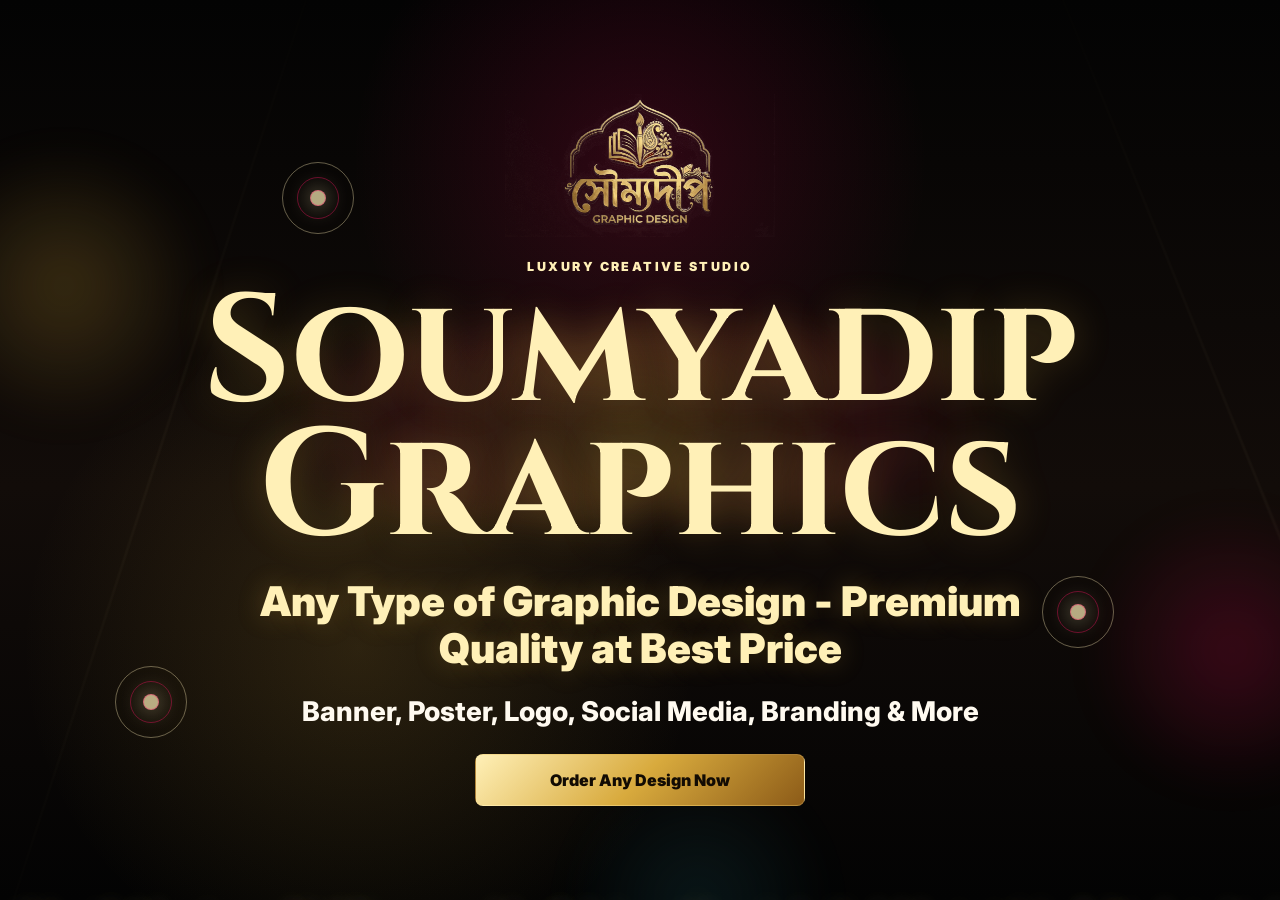
==== commit 39a22524: "Add files via upload" ====
--- a/index.html
+++ b/index.html
@@ -5,6 +5,8 @@
   <meta name="viewport" content="width=device-width, initial-scale=1.0" />
   <title>Soumyadip Graphics | Premium Graphic Design Experience</title>
   <meta name="description" content="Soumyadip Graphics creates premium graphic design experiences with banners, posters, logos, flyers, and social media creatives." />
+  <link rel="icon" href="/favicon.png">
+  <link rel="shortcut icon" href="/favicon.png">
   <link rel="preconnect" href="https://fonts.googleapis.com">
   <link rel="preconnect" href="https://fonts.gstatic.com" crossorigin>
   <link href="https://fonts.googleapis.com/css2?family=Cinzel:wght@600;700;800&family=Inter:wght@400;500;600;700;800;900&display=swap" rel="stylesheet">
